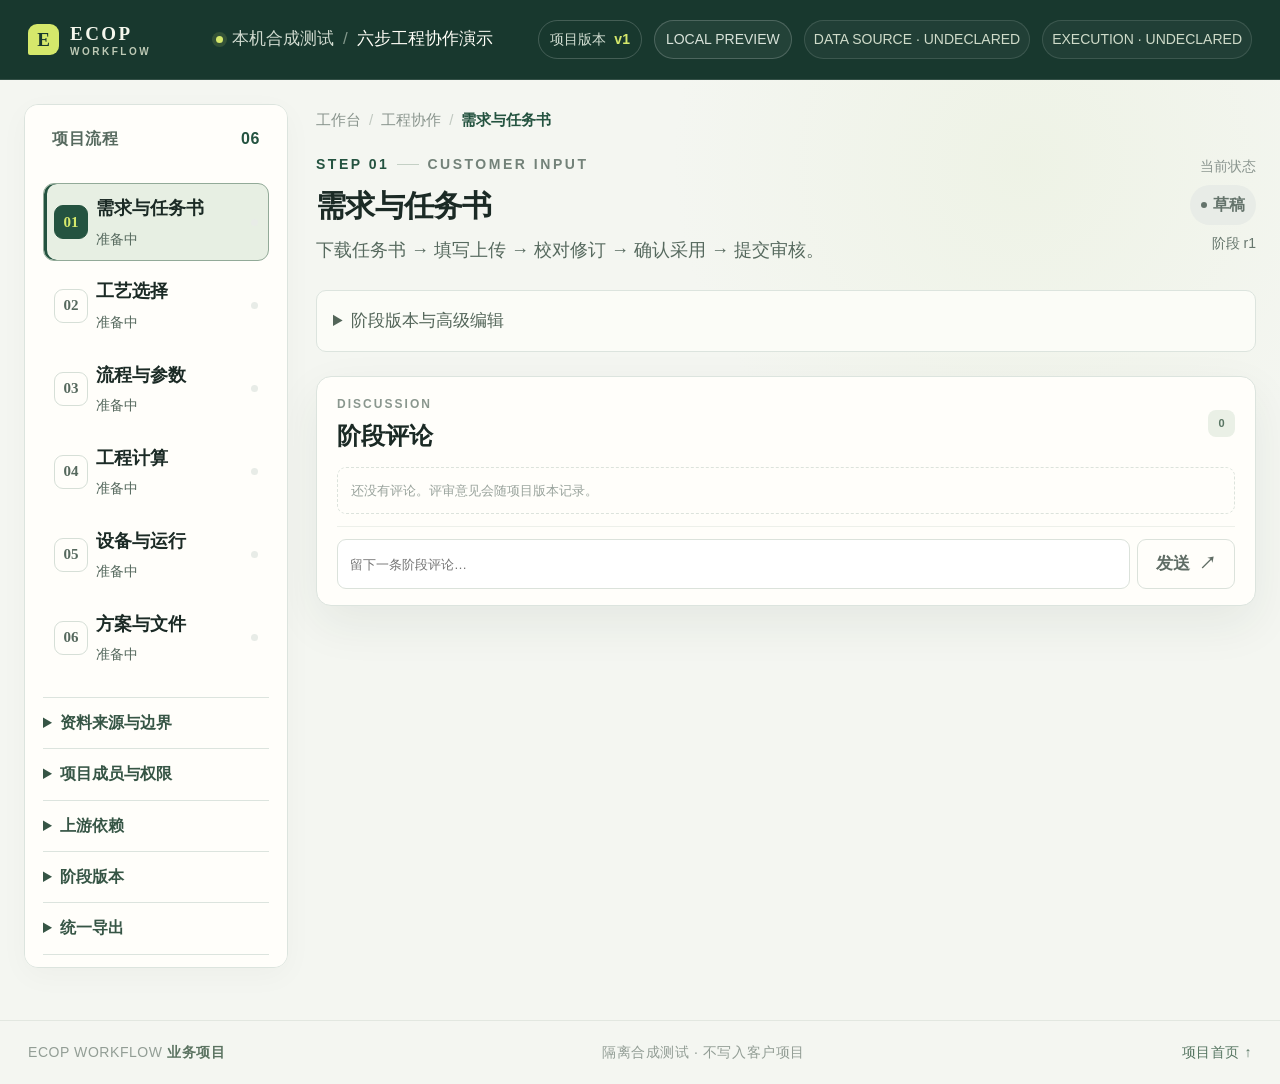
==== workflow/index.html @ eba4535b "feat: add workflow controller source baseline" ====
<!doctype html>
<html lang="zh-CN">
<head>
  <meta charset="utf-8">
  <meta name="viewport" content="width=device-width, initial-scale=1">
  <meta name="theme-color" content="#172722">
  <title>ECOP · 业务项目工作台</title>
  <link rel="stylesheet" href="styles.css">
  <link rel="stylesheet" href="workspace-layout.css">
</head>
<body>
  <div class="app-shell">
    <header class="topbar">
      <a class="brand" href="/workflow/" aria-label="ECOP 业务项目首页">
        <span class="brand-mark">E</span>
        <span class="brand-word">ECOP<span>WORKFLOW</span></span>
      </a>
      <div class="topbar-center"><span class="live-dot"></span><span id="workflow-context">业务项目</span> <span class="topbar-divider">/</span><button id="project-home-button" class="topbar-home" type="button" hidden>项目首页</button><select id="project-select" class="project-select" aria-label="选择或恢复项目" hidden></select><span id="project-title">请选择项目</span></div>
      <div class="topbar-right">
        <span class="revision-pill">项目版本 <strong id="project-revision">v1</strong></span>
        <span id="mode-pill" class="demo-pill">SYNTHETIC PREVIEW</span>
        <span id="data-source-pill" class="context-pill" hidden></span>
        <span id="execution-pill" class="context-pill" hidden></span>
      </div>
    </header>

    <main id="project-home" class="project-home">
      <div class="business-home-head">
        <div><span class="section-kicker">CUSTOMER ENGINEERING WORKSPACE</span><h1>项目首页</h1><p>创建真实业务项目，录入设计条件并保存为可追溯版本。</p></div>
        <span id="business-account-note" class="account-boundary">项目权限由服务端认证与成员授权确定。</span>
      </div>
      <div id="home-notice" class="notice" hidden></div>
      <section class="project-create-card">
        <div class="section-title"><div><span class="section-kicker">START A PROJECT</span><h2>新建项目</h2></div></div>
        <label class="project-name-label" for="new-project-name">项目名称</label>
        <input id="new-project-name" class="project-name-input" maxlength="120" autocomplete="off" placeholder="例如：麦芽糖醇浓缩项目">
        <div class="project-create-actions">
          <button id="create-empty-project" class="button button-primary" type="button">新建空白项目</button>
          <button id="create-source-project" class="button button-secondary" type="button" hidden>从现有麦芽糖醇资料创建工作副本</button>
        </div>
        <p id="source-template-note" class="source-template-note" hidden>源快照只读保留；工作副本可编辑并独立生成新版本。</p>
      </section>
      <section class="project-list-card">
        <div class="section-title"><div><span class="section-kicker">SAVED PROJECTS</span><h2>继续项目</h2></div><span id="project-list-count" class="count-badge">0</span></div>
        <div id="business-project-list" class="business-project-list"></div>
      </section>
      <div class="home-footer-links"><a id="synthetic-demo-link" href="/workflow/synthetic/">进入隔离的合成测试入口</a></div>
    </main>

    <main id="workflow" class="workspace" hidden>
      <button id="workspace-menu-toggle" class="button workspace-menu-toggle" type="button" aria-expanded="false" aria-controls="workspace-navigation">项目导航与记录</button>
      <aside id="workspace-navigation" class="workflow-rail" aria-label="六步流程">
          <div class="rail-heading"><span>项目流程</span><span class="rail-count">06</span></div>
        <button id="project-overview-button" class="overview-button" type="button">项目总览</button>
        <nav id="stage-nav" class="stage-nav"></nav>
        <div class="rail-records"><details class="rail-details"><summary>资料来源与边界</summary>        <section id="case-provenance" class="case-provenance" hidden aria-label="项目来源与计算状态">
          <div class="case-provenance-head"><strong id="case-provenance-title">客户来源数据 · 可编辑工作副本</strong><span>原始来源值保留；修改值进入新版本</span></div>
          <div class="case-provenance-grid">
            <div><span>资料来源</span><strong id="case-source-label">—</strong></div>
            <div><span>执行状态</span><strong id="case-execution-label">—</strong></div>
            <div><span>工作流身份</span><strong id="case-auth-label">—</strong></div>
          </div>
          <p id="case-source-summary" class="case-source-summary"></p>
          <p id="case-source-limit" class="case-source-limit"></p>
          <p id="case-missing-summary" class="case-missing-summary"></p>
          <ul id="case-missing-fields" class="case-missing-fields"></ul>
        </section></details><details class="rail-details"><summary>项目成员与权限</summary>        <section id="business-members" class="business-members" hidden aria-label="项目协作成员">
          <div class="section-title"><div><span class="section-kicker">PROJECT ACCESS</span><h2>协作成员</h2></div><span id="business-member-count" class="count-badge">0</span></div>
          <ul id="business-member-list" class="business-member-list"></ul>
          <div id="business-member-manager" class="business-member-manager" hidden>
            <label for="business-member-user">添加已配置的独立账号<select id="business-member-user"></select></label>
            <label for="business-member-role">项目角色<select id="business-member-role"><option value="reviewer">审核人</option><option value="engineer">工程师</option></select></label>
            <button id="business-member-add" class="button button-secondary" type="button">添加成员</button>
          </div>
          <p id="business-member-note" class="business-member-note">权限基于独立站点身份；不能通过页面切换他人角色。</p>
        </section></details><details class="rail-details"><summary>上游依赖</summary><section class="insight-card dependency-card">
          <div class="insight-head"><span class="insight-icon">↗</span><div><span class="section-kicker">DEPENDENCIES</span><h2>上游依赖</h2></div></div>
          <div id="dependencies-list" class="dependencies-list"></div>
          <p class="insight-foot">上游版本变化时，下游阶段需要重新核对。</p>
        </section></details><details class="rail-details"><summary>阶段版本</summary><section class="insight-card version-card">
          <div class="insight-head"><span class="insight-icon icon-sand">◷</span><div><span class="section-kicker">VERSION TRAIL</span><h2>阶段版本</h2></div></div>
          <div id="stage-history" class="stage-history"></div>
        </section></details><details class="rail-details legacy-export"><summary>统一导出</summary><section class="insight-card export-card">
          <div class="insight-head"><span class="insight-icon icon-export">↧</span><div><span class="section-kicker">CONSISTENT SNAPSHOT</span><h2>统一导出</h2></div></div>
          <p id="export-copy" class="export-copy">六个阶段全部确认后，负责人可冻结同一项目版本快照。</p>
          <button id="export-button" class="button button-dark" type="button">冻结并导出 <span>↗</span></button>
          <button id="download-export" class="button button-outline" type="button" hidden>下载冻结快照 <span>↓</span></button>
            <div id="export-meta" class="export-meta" hidden></div>
            <div id="delivery-review-tools" hidden>
              <p>真实计算评审草稿 · 设备适配待核</p>
              <button class="button button-outline" type="button" data-delivery-id="technical-proposal">下载技术方案评审稿</button>
              <button class="button button-outline" type="button" data-delivery-id="calculation-book">下载计算依据与结果</button>
              <button class="button button-outline" type="button" data-delivery-id="equipment-parameters">下载设备参数核对稿</button>
            </div>
          <div id="report-downloads" class="report-downloads" hidden>
            <p class="warning-copy">TEST ONLY · MOCK · 合成草稿，非工程签发，不得用于工程决策。</p>
            <button class="button button-outline" type="button" data-report-id="technical-proposal">下载技术方案草稿</button>
            <button class="button button-outline" type="button" data-report-id="calculation-book">下载计算书草稿</button>
            <button class="button button-outline" type="button" data-report-id="equipment-selection-parameters">下载设备选型参数清单</button>
            <button class="button button-outline" type="button" data-report-id="manifest">下载报告清单（JSON）</button>
          </div>
        </section></details><details class="rail-details"><summary>最近活动</summary><section class="activity-card">
          <div class="section-title"><div><span class="section-kicker">AUDIT TRAIL</span><h2>最近活动</h2></div><span class="activity-mark">●</span></div>
          <ol id="audit-list" class="audit-list"></ol>
        </section></details></div>
        <div class="rail-bottom">
          <div id="role-mode-label" class="rail-label">本机测试身份</div>
          <label id="role-select-container" class="role-select-wrap" for="role-select">
            <span id="role-initial" class="avatar avatar-customer">客</span>
            <select id="role-select" aria-label="切换模拟角色">
              <option value="demo-customer">客户 · 演示账号</option>
              <option value="demo-engineer">工程师 · 演示账号</option>
              <option value="demo-reviewer">审核人 · 演示账号</option>
              <option value="demo-lead">负责人 · 演示账号</option>
            </select>
            <span class="select-chevron">⌄</span>
          </label>
          <p id="role-mode-note" class="simulation-note">测试模式仅用于本机闭环验证；不代表已接入真实身份系统。</p>
        </div>
      </aside>

      <section class="stage-column" aria-live="polite">
        <div class="breadcrumbs"><span>工作台</span><span class="crumb-slash">/</span><span>工程协作</span><span class="crumb-slash">/</span><strong id="breadcrumb-stage">需求定义</strong></div>
        <div id="notice" class="notice" hidden></div>

        <section id="workspace-overview" hidden></section>
        <div id="workspace-stage-heading" class="stage-heading">
          <div>
            <div class="eyebrow"><span id="stage-number">STEP 01</span><span class="eyebrow-line"></span><span id="stage-audience">CUSTOMER INPUT</span></div>
            <h1 id="stage-title">需求定义</h1>
            <p id="stage-description" class="stage-description"></p>
          </div>
          <div class="stage-state-card">
            <span class="state-caption">当前状态</span>
            <span id="stage-status" class="status-badge status-draft">草稿</span>
            <span id="stage-revision" class="stage-rev">阶段 r1</span>
          </div>
        </div>
        <p id="stage-return-reason" class="stage-return-reason" hidden></p>

        <section id="workspace-business-content" hidden></section>
        <section id="taskbook-panel" class="taskbook-panel" hidden aria-label="设计任务书提交"></section>


        <section id="case-pfd-preview" class="case-pfd-preview" hidden aria-label="客户来源 PFD 草稿预览">
          <div class="section-title"><div><span class="section-kicker">READ-ONLY PFD</span><h2>流程图草稿</h2></div><span class="pfd-draft-badge">未校核</span></div>
          <div class="case-pfd-canvas"><svg id="case-pfd-svg" role="img" aria-label="只读 PFD 草稿"></svg></div>
          <p id="case-pfd-note" class="case-source-limit"></p>
        </section>

        <details id="workspace-advanced" class="work-advanced"><summary>阶段版本与高级编辑</summary>
        <div class="payload-card">
          <div class="card-head">
            <div><span class="card-index">01</span><div><h2 id="payload-heading">阶段资料</h2><p>结构化阶段记录 · 编辑后保存新版本</p></div></div>
            <span id="edit-permission" class="permission-chip">可编辑</span>
          </div>
          <section id="business-requirements-form" class="business-requirements-form" hidden aria-label="结构化项目条件">
            <div class="requirements-form-head"><strong>项目与工艺条件</strong><span id="requirements-save-state" class="requirements-save-state">已从服务端加载</span><button id="discard-requirements-draft" class="button button-quiet" type="button" hidden>放弃本页修改</button></div>
            <label class="field-label project-field-label" for="business-project-name">项目名称<input id="business-project-name" maxlength="120" autocomplete="off"></label>
            <div id="requirements-fields" class="requirements-fields"></div>
            <p id="requirements-missing" class="requirements-missing"></p>
            <p class="requirements-source-note">修改值会与只读源快照中的原值、单位和来源位置分开保存。缺项留空，不默认填 0，也不推断浓度基准。</p>
          </section>
          <label class="sr-only" for="payload-editor">阶段资料 JSON</label>
          <textarea id="payload-editor" spellcheck="false" aria-describedby="payload-help"></textarea>
          <div class="editor-foot"><span id="payload-help">保存将写入项目版本，并保留先前需求快照。</span><span id="payload-format">JSON · UTF-8</span></div>
          <div id="calculation-tools" class="calc-tools" hidden>
            <div class="calc-note"><span class="calc-spark">✳</span><span>计算阶段只运行合成路径，不调用工程软件或真实引擎。</span></div>
            <button id="calc-run" class="button button-quiet" type="button" hidden>运行模拟计算</button>
            <button id="calc-fail" class="button button-quiet button-danger" type="button">模拟计算失败</button>
          </div>
          <div id="customer-calculation-guard" class="customer-calculation-guard" hidden>此业务项目必须调用已验证的真实工程模块；工作流当前尚未连接适用于本项目的真实计算适配器，合成结果不会写入客户项目。</div>
        </div>

        <label id="return-reason-wrap" class="field-label return-reason-wrap" for="return-reason" hidden>退回理由<input id="return-reason" maxlength="500" placeholder="说明需修改的具体条件" autocomplete="off"></label>
        <div class="action-row">
          <div class="primary-actions">
            <button id="save-button" class="button button-primary" type="button"><span class="button-icon">↳</span>保存草稿</button>
            <button id="submit-button" class="button button-secondary" type="button">提交审核 <span>→</span></button>
            <button id="confirm-button" class="button button-primary button-confirm" type="button">确认此阶段 <span>✓</span></button>
            <button id="return-button" class="button button-quiet" type="button">退回修改 <span>↩</span></button>
          </div>
          <span class="revision-hint">写入前校验当前项目版本</span>
        </div>

        </details>
        <section id="workspace-comments" class="comments-card">
          <div class="section-title"><div><span class="section-kicker">DISCUSSION</span><h2>阶段评论</h2></div><span id="comment-count" class="count-badge">0</span></div>
          <div id="comments-list" class="comments-list"></div>
          <form id="comment-form" class="comment-form">
            <label class="sr-only" for="comment-input">添加评论</label>
            <input id="comment-input" maxlength="500" placeholder="留下一条阶段评论…" autocomplete="off">
            <button id="comment-button" class="button button-quiet" type="submit">发送 <span>↗</span></button>
          </form>
        </section>
      </section>


    </main>

    <footer class="footer"><span>ECOP WORKFLOW <b>业务项目</b></span><span id="footer-context">真实项目输入与执行模式分开记录</span><a href="/workflow/">项目首页 ↑</a></footer>
  </div>
  <script src="workflow-engine.js"></script>
  <script src="synthetic-adapter.js"></script>
  <script src="workflow-controller.js"></script>
  <script src="workflow-config.js"></script>
  <script src="http-adapter.js"></script>
  <script src="requirements-schema.js"></script>
  <script src="business-ui-copy.js"></script>
  <script src="taskbook-ui.js"></script>
  <script src="workflow-view.js"></script>
  <script src="workspace-ui.js"></script>
  <script src="app.js"></script>
</body>
</html>
---- workflow/styles.css ----
@charset "utf-8";

:root {
  color-scheme: light;
  --ink: #1b2a25;
  --ink-soft: #40514a;
  --muted: #76837c;
  --line: #dce4de;
  --paper: #f4f6f1;
  --white: #fffefa;
  --forest: #18382e;
  --forest-2: #245340;
  --lime: #d5e86b;
  --lime-soft: #edf4cb;
  --sand: #e8d3b5;
  --rust: #a34d36;
  --rust-soft: #f8e8e1;
  --shadow: 0 18px 48px rgb(35 56 45 / 7%);
  --serif: "Iowan Old Style", "Palatino Linotype", "Book Antiqua", Georgia, serif;
  --sans: "Aptos", "Segoe UI", "Microsoft YaHei", sans-serif;
}

* { box-sizing: border-box; }
[hidden] { display: none !important; }
html { scroll-behavior: smooth; }
body { margin: 0; background: var(--paper); color: var(--ink); font-family: var(--sans); font-size: 14px; -webkit-font-smoothing: antialiased; }
button, input, select, textarea { font: inherit; }
button { cursor: pointer; }
button:disabled { cursor: not-allowed; opacity: .42; }
a { color: inherit; text-decoration: none; }
button.topbar-home { padding: 4px 7px; border: 1px solid rgb(255 255 255 / 22%); border-radius: 7px; color: #eff5e8; background: rgb(255 255 255 / 7%); font-size: 10px; }

.app-shell { min-height: 100vh; background-image: radial-gradient(circle at 80% 15%, rgb(221 233 197 / 26%), transparent 22rem); }
.topbar { height: 68px; padding: 0 34px; display: grid; grid-template-columns: 240px 1fr auto; align-items: center; background: var(--forest); color: #f5f7ed; border-bottom: 1px solid rgb(255 255 255 / 12%); }
.brand { display: inline-flex; align-items: center; gap: 11px; width: fit-content; }
.brand-mark { display: grid; place-items: center; width: 31px; height: 31px; color: var(--forest); background: var(--lime); border-radius: 9px 9px 9px 2px; font: 700 19px var(--serif); }
.brand-word { display: grid; gap: 1px; font: 700 14px var(--serif); letter-spacing: .13em; }
.brand-word span { color: #bdc9b5; font: 600 8px var(--sans); letter-spacing: .25em; }
.topbar-center { display: flex; align-items: center; gap: 9px; color: #d1dbd0; font-size: 12px; }
.topbar-center #project-title { color: #fffef7; }
.project-select { min-width: 0; max-width: 190px; padding: 5px 7px; border: 1px solid rgb(255 255 255 / 22%); border-radius: 8px; color: #fffef7; background: rgb(255 255 255 / 8%); font-size: 10px; }
.project-select option { color: var(--ink); background: var(--white); }
.topbar-divider { color: #82988b; }
.live-dot { width: 7px; height: 7px; border-radius: 50%; background: var(--lime); box-shadow: 0 0 0 4px rgb(213 232 107 / 14%); }
.topbar-right { display: flex; align-items: center; gap: 12px; }
.revision-pill, .demo-pill { border: 1px solid rgb(255 255 255 / 19%); border-radius: 999px; padding: 7px 11px; font-size: 10px; color: #d2ded2; white-space: nowrap; }
.revision-pill strong { margin-left: 4px; color: var(--lime); font-size: 11px; }
.demo-pill { color: #d8e2d9; background: rgb(255 255 255 / 5%); }
.demo-pill.demo-pill-protected { color: #ffe7a7; border-color: rgb(255 206 87 / 58%); background: rgb(175 113 20 / 20%); }
.context-pill { border: 1px solid rgb(255 255 255 / 12%); border-radius: 999px; padding: 7px 9px; color: #cfdbc9; background: rgb(255 255 255 / 4%); font-size: 9px; white-space: nowrap; }
.project-home { display: grid; gap: 18px; width: min(1040px, 100%); min-height: calc(100vh - 112px); padding: 42px 34px 56px; margin: 0 auto; }
.business-home-head { display: flex; align-items: end; justify-content: space-between; gap: 24px; }
.business-home-head h1 { margin: 4px 0 7px; color: var(--forest); font: 600 34px var(--serif); }
.business-home-head p { margin: 0; color: var(--muted); font-size: 12px; }
.account-boundary { max-width: 340px; padding: 9px 11px; border: 1px solid #e8d7a9; border-radius: 9px; color: #715b2b; background: #fff8e7; font-size: 9px; line-height: 1.5; }
.project-create-card, .project-list-card { padding: 20px; border: 1px solid var(--line); border-radius: 15px; background: rgb(255 254 250 / 90%); box-shadow: 0 8px 30px rgb(30 47 39 / 3%); }
.project-name-label { display: block; margin-top: 17px; color: var(--ink-soft); font-size: 11px; font-weight: 650; }
.project-name-input { width: 100%; min-height: 43px; margin-top: 7px; padding: 0 12px; border: 1px solid #d8e1d8; border-radius: 9px; outline: none; background: #fff; }
.project-name-input:focus, .business-project-name:focus { border-color: #86a894; box-shadow: 0 0 0 3px rgb(81 131 102 / 10%); }
.project-create-actions { display: flex; flex-wrap: wrap; gap: 9px; margin-top: 13px; }
.source-template-note { margin: 10px 0 0; color: #756033; font-size: 10px; line-height: 1.5; }
.business-project-list { display: grid; gap: 9px; margin-top: 14px; }
.business-project-card { display: flex; align-items: center; justify-content: space-between; gap: 14px; padding: 13px; border: 1px solid #e4e9e2; border-radius: 10px; background: #fff; }
.business-project-copy { display: grid; min-width: 0; gap: 5px; }
.business-project-copy strong { overflow-wrap: anywhere; color: var(--forest); font-size: 12px; }
.business-project-copy span { color: var(--muted); font-size: 9px; }
.project-list-empty { margin: 14px 0 0; padding: 12px; border: 1px dashed #dce3dc; border-radius: 9px; color: var(--muted); font-size: 11px; }
.home-footer-links { display: flex; justify-content: flex-end; color: #587465; font-size: 10px; }
.home-footer-links a { padding: 5px 0; text-decoration: underline; text-underline-offset: 3px; }
.workspace[hidden], .project-home[hidden] { display: none; }
.requirements-form-head { display: flex; align-items: center; justify-content: space-between; gap: 10px; margin: 0 21px 15px; padding: 13px 0 10px; border-bottom: 1px solid #edf0ea; }
.requirements-form-head strong { color: var(--forest); font-size: 12px; }
.requirements-save-state { color: #54735f; font-size: 9px; text-align: right; }
.requirements-save-state.is-unsaved { color: #94601c; }
.requirements-save-state.is-conflict { color: var(--rust); }
.business-project-name { display: block; width: calc(100% - 42px); min-height: 39px; margin: 0 21px 15px; padding: 0 11px; border: 1px solid #d9e0d8; border-radius: 9px; outline: none; background: #fff; }
.requirements-fields { display: grid; gap: 11px; padding: 0 21px 15px; }
.requirements-group { display: grid; grid-template-columns: repeat(2, minmax(0, 1fr)); gap: 10px 14px; min-width: 0; margin: 0; padding: 13px; border: 1px solid #e5e9e2; border-radius: 10px; }
.requirements-group legend { padding: 0 6px; color: #627368; font-size: 10px; font-weight: 700; }
.requirement-field { display: grid; min-width: 0; gap: 6px; }
.requirement-label, .requirement-unit-label, .requirement-basis-label { display: grid; gap: 5px; color: #526259; font-size: 9px; font-weight: 650; }
.requirement-field input:not([type="checkbox"]), .requirement-field select { width: 100%; min-width: 0; height: 35px; padding: 0 9px; border: 1px solid #dbe2db; border-radius: 7px; outline: none; color: var(--ink); background: #fff; font-size: 10px; }
.requirement-field input:focus, .requirement-field select:focus { border-color: #86a894; box-shadow: 0 0 0 3px rgb(81 131 102 / 9%); }
.requirement-field-meta { display: flex; align-items: center; justify-content: space-between; gap: 6px; color: #8a958d; font-size: 8px; }
.field-source-status { width: fit-content; padding: 3px 6px; border-radius: 999px; background: #eef2ec; }
.field-confirmation { display: inline-flex; align-items: center; gap: 4px; }
.field-confirmation input { margin: 0; accent-color: var(--forest-2); }
.field-source-details { color: #8a7850; font-size: 8px; line-height: 1.5; overflow-wrap: anywhere; }
.field-source-details summary { width: fit-content; cursor: pointer; }
.field-source-details span { display: block; margin-top: 4px; }
.requirements-missing { margin: 0 21px 12px; color: #936b2d; font-size: 9px; line-height: 1.55; }
.requirements-source-note { margin: 0 21px 16px; padding: 9px 11px; border-left: 2px solid #c9d890; color: #718076; background: #f7f9f2; font-size: 9px; line-height: 1.55; }
.case-provenance { margin: 0 0 15px; padding: 14px 16px; border: 1px solid #d9c796; border-radius: 12px; color: #3c382a; background: #fff8e7; }
.case-provenance-head { display: flex; align-items: baseline; justify-content: space-between; gap: 10px; margin-bottom: 10px; }
.case-provenance-head strong { color: #72531b; font-size: 12px; }
.case-provenance-head span, .case-provenance-grid span { color: #827653; font-size: 9px; }
.case-provenance-grid { display: grid; grid-template-columns: repeat(3, minmax(0, 1fr)); gap: 10px; }
.case-provenance-grid > div { display: grid; gap: 3px; }
.case-provenance-grid strong { overflow-wrap: anywhere; font-size: 10px; }
.case-source-summary { margin: 10px 0 3px; color: #72531b; font-size: 10px; font-weight: 650; }
.case-source-limit { margin: 6px 0 0; color: #827653; font-size: 9px; line-height: 1.55; }
.case-missing-summary { margin: 11px 0 4px; color: #72531b; font-size: 10px; font-weight: 600; }
.case-missing-fields { display: grid; grid-template-columns: repeat(2, minmax(0, 1fr)); gap: 3px 18px; margin: 6px 0 0; padding-left: 18px; color: #685b3a; font: 10px/1.5 "Cascadia Code", Consolas, monospace; overflow-wrap: anywhere; }
.customer-calculation-guard { margin-top: 10px; padding: 10px 12px; border: 1px solid #dfc780; border-radius: 9px; color: #68501f; background: #fff7df; font-size: 10px; line-height: 1.55; }
.controlled-calculation { display: grid; gap: 11px; margin: 10px 20px 18px; padding: 15px; border: 1px solid #c8d8ca; border-radius: 12px; background: #f6faf2; }
.controlled-calculation p { margin: 4px 0 0; color: #65736a; font-size: 10px; line-height: 1.55; }
.controlled-assumption { display: flex; align-items: flex-start; gap: 8px; color: #405148; font-size: 10px; line-height: 1.55; }
.controlled-assumption input { margin-top: 2px; accent-color: var(--forest-2); }
.controlled-calculation .button { justify-self: start; }
.case-pfd-preview { margin: 0 0 15px; padding: 16px; border: 1px solid var(--line); border-radius: 14px; background: rgb(255 254 250 / 86%); }
.pfd-draft-badge { padding: 5px 8px; border: 1px solid #dfc780; border-radius: 999px; color: #806122; background: #fff7df; font-size: 9px; white-space: nowrap; }
.case-pfd-canvas { margin-top: 14px; overflow-x: auto; border: 1px solid #e8ece4; border-radius: 10px; background: #f8faf6; }
.case-pfd-canvas svg { display: block; width: 100%; min-width: 280px; height: auto; }
.case-pfd-canvas text { font-family: "Aptos", "Microsoft YaHei", sans-serif; }

.workspace { display: grid; grid-template-columns: 242px minmax(480px, 1fr) 306px; gap: 27px; width: min(1540px, 100%); min-height: calc(100vh - 112px); padding: 29px 34px 46px; margin: 0 auto; }
.workflow-rail { align-self: start; position: sticky; top: 22px; padding: 17px 13px 15px; border: 1px solid var(--line); background: rgb(255 254 250 / 72%); border-radius: 16px; box-shadow: 0 8px 30px rgb(30 47 39 / 3%); }
.rail-heading { display: flex; justify-content: space-between; padding: 3px 9px 15px; color: var(--muted); font-size: 9px; font-weight: 700; letter-spacing: .18em; }
.rail-count { color: var(--forest-2); }
.stage-nav { display: grid; gap: 4px; }
.stage-nav-button { display: grid; grid-template-columns: 32px 1fr auto; align-items: center; gap: 10px; width: 100%; min-height: 57px; padding: 8px 9px; border: 1px solid transparent; border-radius: 11px; background: transparent; color: var(--ink); text-align: left; transition: .18s ease; }
.stage-nav-button:hover { background: #f2f5ed; }
.stage-nav-button[aria-current="step"] { background: #e9f0e6; border-color: #d7e3d5; box-shadow: inset 3px 0 var(--forest-2); }
.step-index { display: grid; place-items: center; width: 30px; height: 30px; border: 1px solid #d6dfd7; border-radius: 9px; color: var(--muted); font: 600 11px var(--serif); background: var(--white); }
.stage-nav-button[aria-current="step"] .step-index { color: var(--lime); border-color: var(--forest-2); background: var(--forest-2); }
.step-copy { display: grid; gap: 4px; min-width: 0; }
.step-name { overflow: hidden; font-size: 12px; font-weight: 650; text-overflow: ellipsis; white-space: nowrap; }
.step-sub { color: var(--muted); font-size: 9px; }
.step-state { width: 7px; height: 7px; border-radius: 50%; background: #b4c0b8; }
.step-state.status-submitted { background: #d99e41; }
.step-state.status-confirmed { background: #438469; }
.step-state.status-returned { background: #cc7558; }
.step-state.status-stale { background: #aa5b42; box-shadow: 0 0 0 3px #f5e4dc; }
.rail-bottom { margin-top: 19px; padding: 17px 7px 2px; border-top: 1px solid var(--line); }
.rail-label { margin-bottom: 9px; color: var(--muted); font-size: 9px; font-weight: 700; letter-spacing: .12em; text-transform: uppercase; }
.role-select-wrap { position: relative; display: flex; align-items: center; gap: 9px; padding: 7px 10px; border: 1px solid var(--line); border-radius: 10px; background: #fff; }
.role-select-wrap select { width: 100%; padding: 3px 13px 3px 0; appearance: none; border: 0; outline: 0; background: transparent; color: var(--ink); font-size: 11px; }
.avatar { display: grid; flex: 0 0 auto; place-items: center; width: 25px; height: 25px; border-radius: 8px; font-size: 10px; font-weight: 700; }
.avatar-customer { color: #7a5b38; background: #f3e7d2; }
.avatar-engineer { color: #315b48; background: #dfece3; }
.avatar-reviewer { color: #5b5574; background: #e8e3f2; }
.avatar-lead { color: #8e4e36; background: #f6e4dc; }
.select-chevron { position: absolute; right: 10px; color: var(--muted); pointer-events: none; }
.simulation-note { margin: 9px 2px 0; color: #89948d; font-size: 9px; line-height: 1.55; }

.stage-column { min-width: 0; }
.breadcrumbs { display: flex; align-items: center; gap: 8px; margin: 4px 0 25px; color: #89948d; font-size: 10px; }
.breadcrumbs strong { color: var(--forest-2); font-weight: 650; }
.crumb-slash { color: #c1c9c1; }
.notice { margin: -11px 0 19px; padding: 11px 14px; border: 1px solid #c8ddcb; border-radius: 10px; background: #edf5ed; color: #315b48; font-size: 11px; line-height: 1.5; }
.notice.is-error { color: #8c402b; border-color: #efd0c3; background: #fff0e8; }
.stage-heading { display: flex; justify-content: space-between; align-items: flex-start; gap: 18px; margin-bottom: 21px; }
.eyebrow { display: flex; align-items: center; gap: 8px; color: #738279; font-size: 9px; font-weight: 700; letter-spacing: .18em; }
.eyebrow #stage-number { color: var(--forest-2); }
.eyebrow-line { width: 22px; height: 1px; background: #c4d0c5; }
.stage-heading h1 { margin: 9px 0 6px; font: 500 clamp(28px, 3vw, 38px)/1.1 var(--serif); letter-spacing: -.025em; }
.stage-description { max-width: 590px; margin: 0; color: var(--muted); font-size: 12px; line-height: 1.65; }
.stage-state-card { display: grid; justify-items: end; gap: 7px; min-width: 101px; padding-top: 2px; }
.state-caption, .stage-rev { color: #8a958f; font-size: 9px; }
.stage-rev { color: #66766d; }
.status-badge { display: inline-flex; align-items: center; gap: 6px; width: fit-content; padding: 6px 10px; border-radius: 999px; font-size: 10px; font-weight: 650; white-space: nowrap; }
.status-badge::before { width: 6px; height: 6px; border-radius: 50%; background: currentColor; content: ""; }
.status-draft { color: #64736b; background: #e8ece7; }
.status-submitted { color: #94601c; background: #f6ecd7; }
.status-returned { color: #9c513a; background: #f7e7df; }
.status-confirmed { color: #317056; background: #e2f0e4; }
.status-stale { color: #9a4c35; background: #f7e4da; }

.payload-card, .comments-card { border: 1px solid var(--line); border-radius: 15px; background: var(--white); box-shadow: var(--shadow); }
.payload-card { overflow: hidden; }
.card-head { display: flex; justify-content: space-between; align-items: flex-start; padding: 19px 21px 13px; }
.card-head > div { display: flex; align-items: flex-start; gap: 12px; }
.card-index { color: #96a299; font: 500 15px var(--serif); }
.card-head h2, .section-title h2, .insight-head h2 { margin: 0; font: 600 15px var(--serif); }
.card-head p { margin: 5px 0 0; color: #89948e; font-size: 10px; }
.permission-chip { padding: 5px 8px; border: 1px solid #d5e4d7; border-radius: 999px; background: #f2f7ed; color: #527760; font-size: 9px; }
.permission-chip.is-readonly { border-color: #e2e5df; background: #f4f5f1; color: #87918a; }
.payload-card textarea { display: block; width: calc(100% - 42px); min-height: 202px; margin: 0 21px; padding: 16px 17px; resize: vertical; border: 1px solid #d9e0d8; border-radius: 10px; outline: none; background: #f8f9f5; color: #273831; font: 12px/1.7 "Cascadia Code", Consolas, monospace; tab-size: 2; transition: border-color .15s, box-shadow .15s; }
.payload-card textarea:focus { border-color: #86a894; box-shadow: 0 0 0 3px rgb(81 131 102 / 10%); }
.payload-card textarea:disabled { opacity: .75; }
.editor-foot { display: flex; justify-content: space-between; gap: 12px; padding: 10px 22px 14px; color: #8d9891; font-size: 9px; }
.editor-foot span:last-child { color: #a2aba5; font-weight: 650; letter-spacing: .08em; white-space: nowrap; }
.calc-tools { display: flex; justify-content: space-between; align-items: center; gap: 12px; padding: 12px 21px 15px; border-top: 1px solid #edf0ea; background: #fbfcf8; }
.calc-note { display: flex; align-items: center; gap: 8px; color: #7a877e; font-size: 10px; line-height: 1.5; }
.calc-spark { display: grid; place-items: center; width: 21px; height: 21px; border-radius: 7px; color: #436c50; background: #eaf1d4; font-size: 13px; }
.action-row { display: flex; justify-content: space-between; align-items: center; gap: 12px; padding: 14px 1px 24px; }
.primary-actions { display: flex; flex-wrap: wrap; gap: 8px; }
.button { display: inline-flex; justify-content: center; align-items: center; gap: 9px; min-height: 38px; padding: 0 14px; border: 1px solid transparent; border-radius: 9px; font-size: 10px; font-weight: 650; transition: transform .15s, box-shadow .15s, background .15s; }
.button:not(:disabled):hover { transform: translateY(-1px); box-shadow: 0 5px 14px rgb(28 55 42 / 10%); }
.button-primary { color: #eff5e8; background: var(--forest-2); }
.button-primary:not(:disabled):hover { background: #1d4738; }
.button-secondary { color: var(--forest); border-color: #c6d5c8; background: #f4f7ef; }
.button-secondary:not(:disabled):hover { background: #e9f0e3; }
.button-confirm { color: #25381d; background: var(--lime); }
.button-confirm:not(:disabled):hover { background: #c9df51; }
.button-quiet { color: #5f6c64; border-color: #dbe2db; background: #fffefa; }
.button-danger { color: #9c4d36; border-color: #efd5ca; background: #fff8f3; }
.button-icon { font-size: 15px; }
.revision-hint { color: #8b9690; font-size: 9px; white-space: nowrap; }

.comments-card { padding: 18px 20px 16px; }
.section-title { display: flex; justify-content: space-between; align-items: center; gap: 12px; }
.section-kicker { display: block; margin-bottom: 5px; color: #8a978e; font-size: 8px; font-weight: 750; letter-spacing: .17em; }
.section-title h2 { font-size: 15px; }
.count-badge { display: grid; place-items: center; min-width: 23px; height: 23px; padding: 0 6px; border-radius: 8px; color: #597563; background: #eaf0e6; font-size: 9px; font-weight: 650; }
.comments-list { display: grid; gap: 8px; max-height: 180px; overflow: auto; margin: 15px 0 12px; }
.empty-comment { padding: 12px 13px; border: 1px dashed #dce3dc; border-radius: 9px; color: #99a39c; font-size: 10px; }
.comment-item { padding: 10px 12px; border-left: 2px solid #cbdc8e; border-radius: 0 8px 8px 0; background: #f7f8f3; }
.comment-meta { display: flex; justify-content: space-between; gap: 8px; margin-bottom: 5px; color: #859189; font-size: 9px; }
.comment-text { color: #43534a; font-size: 11px; line-height: 1.55; overflow-wrap: anywhere; }
.comment-form { display: flex; gap: 7px; padding-top: 12px; border-top: 1px solid #edf0ea; }
.comment-form input { flex: 1; min-width: 0; padding: 0 12px; border: 1px solid #dbe2db; border-radius: 9px; outline: none; background: #fff; font-size: 10px; }
.comment-form input:focus { border-color: #8aa995; }

.insight-column { display: grid; align-content: start; gap: 13px; }
.insight-card, .activity-card { padding: 16px; border: 1px solid var(--line); border-radius: 14px; background: rgb(255 254 250 / 83%); }
.insight-head { display: flex; align-items: center; gap: 10px; }
.insight-head h2 { font-size: 14px; }
.insight-icon { display: grid; place-items: center; width: 28px; height: 28px; border-radius: 9px; color: #406f55; background: #e3eee1; font-size: 15px; }
.icon-sand { color: #976d36; background: #f5ebda; }
.icon-export { color: #416858; background: #e4eee8; }
.dependencies-list { display: grid; gap: 7px; margin-top: 15px; }
.dependency-item { display: flex; justify-content: space-between; align-items: center; gap: 8px; padding: 9px 10px; border: 1px solid #e5e9e2; border-radius: 9px; background: #fff; }
.dependency-name { font-size: 10px; font-weight: 600; }
.dependency-version { color: #87948b; font-size: 9px; }
.dependency-none { padding: 11px; border: 1px dashed #dce3dc; border-radius: 9px; color: #87948b; font-size: 10px; }
.insight-foot { margin: 11px 1px 0; color: #8a958d; font-size: 9px; line-height: 1.55; }
.version-card { padding-bottom: 11px; }
.stage-history { display: grid; gap: 7px; margin-top: 14px; }
.history-item { display: flex; justify-content: space-between; align-items: center; gap: 10px; padding: 8px 0; border-top: 1px solid #edf0ea; }
.history-title { color: #5c6a61; font-size: 10px; }
.history-detail { margin-top: 3px; color: #929d95; font-size: 9px; }
.history-empty { padding: 8px 0 2px; color: #929d95; font-size: 10px; line-height: 1.5; }
.history-payload { margin-top: 6px; padding: 7px; border-radius: 6px; background: #f5f6f1; color: #66746b; font: 9px/1.5 "Cascadia Code", Consolas, monospace; white-space: pre-wrap; overflow-wrap: anywhere; }
.export-card { color: #eaf0e8; border-color: var(--forest); background: var(--forest); box-shadow: 0 10px 25px rgb(24 56 46 / 12%); }
.export-card .section-kicker { color: #a8b9a8; }
.export-card .insight-head h2 { color: #f7f9ef; }
.export-copy { margin: 12px 0 14px; color: #c0cec1; font-size: 10px; line-height: 1.6; }
.button-dark { width: 100%; color: #243626; background: var(--lime); }
.button-dark:not(:disabled):hover { background: #c9df51; }
.button-outline { width: 100%; margin-top: 7px; color: #dce7d9; border-color: #577567; background: transparent; }
.export-meta { margin-top: 11px; padding-top: 10px; border-top: 1px solid rgb(255 255 255 / 16%); color: #bed0c1; font-size: 9px; line-height: 1.65; overflow-wrap: anywhere; }
.report-downloads { display: grid; gap: 2px; margin-top: 12px; padding-top: 10px; border-top: 1px solid rgb(255 255 255 / 16%); }
.report-downloads[hidden] { display: none; }
.warning-copy { margin: 0 0 4px; color: #f1d58a; font-size: 9px; line-height: 1.5; }
.activity-card { padding: 16px; }
.activity-mark { color: #85a682; font-size: 10px; }
.audit-list { display: grid; gap: 11px; margin: 14px 0 0; padding: 0; list-style: none; }
.audit-item { position: relative; padding-left: 16px; color: #57665d; font-size: 9px; line-height: 1.45; }
.audit-item::before { position: absolute; top: 3px; left: 0; width: 6px; height: 6px; border: 1px solid #8ba48f; border-radius: 50%; background: #f8f9f4; content: ""; }
.audit-item:first-child::before { border-color: #47775c; background: #b8d366; }
.audit-meta { display: block; margin-top: 3px; color: #9aa49c; font-size: 8px; }
.audit-empty { color: #98a29b; font-size: 10px; }
.footer { display: flex; justify-content: space-between; align-items: center; gap: 12px; padding: 15px 34px; border-top: 1px solid #e2e7e0; color: #929d95; font-size: 9px; letter-spacing: .04em; }
.footer b { color: #5b7361; }
.footer a { color: #557561; }
.sr-only { position: absolute; width: 1px; height: 1px; padding: 0; margin: -1px; overflow: hidden; clip: rect(0, 0, 0, 0); white-space: nowrap; border: 0; }
.business-members { margin: 0 0 16px; padding: 15px 18px; border: 1px solid #dfe7dc; border-radius: 14px; background: #fffefa; }
.business-members .section-title { margin: 0 0 9px; }
.business-members .section-title h2 { margin: 3px 0 0; font-size: 15px; }
.business-member-list { display: flex; flex-wrap: wrap; gap: 8px; margin: 0; padding: 0; list-style: none; }
.business-member-list li { padding: 6px 9px; border: 1px solid #e4e9e1; border-radius: 8px; color: #43594a; background: #f8faf4; font-size: 10px; }
.business-member-manager { display: flex; flex-wrap: wrap; align-items: end; gap: 9px; margin-top: 12px; }
.business-member-manager label { display: grid; gap: 4px; color: #647269; font-size: 9px; }
.business-member-manager select { min-width: 185px; min-height: 34px; padding: 5px 8px; border: 1px solid #d5dfd2; border-radius: 7px; color: var(--ink); background: white; }
.business-member-note { margin: 9px 0 0; color: #748177; font-size: 9px; line-height: 1.5; }
.return-reason-wrap { margin: 10px 0 0; }
.return-reason-wrap input { margin-top: 5px; }
.stage-return-reason { margin: -5px 0 16px; padding: 10px 12px; border-left: 3px solid #c28a47; border-radius: 0 8px 8px 0; color: #705634; background: #fff8ec; font-size: 11px; line-height: 1.5; }

@media (max-width: 1180px) {
  .workspace { grid-template-columns: 215px minmax(420px, 1fr); gap: 22px; padding-right: 26px; padding-left: 26px; }
  .insight-column { grid-column: 2; grid-template-columns: repeat(2, minmax(0, 1fr)); }
  .export-card, .activity-card { grid-column: span 1; }
  .topbar { grid-template-columns: 210px 1fr auto; padding: 0 26px; }
}
@media (max-width: 760px) {
  .topbar { height: auto; min-height: 61px; grid-template-columns: 1fr auto; gap: 6px 10px; padding: 11px 16px; }
  .brand-mark { width: 28px; height: 28px; }
  .brand-word { font-size: 12px; }
  .topbar-center { grid-column: 1 / -1; grid-row: 2; min-width: 0; overflow: hidden; font-size: 10px; }
  .topbar-center #project-title { min-width: 0; overflow: hidden; text-overflow: ellipsis; white-space: nowrap; }
  .project-select { max-width: 112px; padding: 4px 5px; font-size: 8px; }
  .topbar-right { grid-column: 2; grid-row: 1; gap: 5px; }
  .demo-pill { display: inline-block; max-width: 112px; overflow: hidden; padding: 4px 6px; font-size: 7px; text-overflow: ellipsis; }
  .context-pill { display: none; }
  .revision-pill { padding: 6px 8px; font-size: 9px; }
  .workspace { display: flex; flex-direction: column; gap: 14px; min-height: auto; padding: 17px 14px 30px; }
  .workflow-rail { position: static; order: 0; width: 100%; min-width: 0; padding: 11px 10px; border-radius: 13px; }
  .rail-heading { padding: 2px 5px 9px; }
  .stage-nav { display: flex; min-width: 0; gap: 6px; overflow-x: auto; padding: 0 0 2px; scrollbar-width: thin; }
  .stage-nav-button { flex: 0 0 145px; grid-template-columns: 29px 1fr auto; min-height: 47px; padding: 6px 7px; border: 1px solid #e1e7df; background: #fff; }
  .stage-nav-button[aria-current="step"] { box-shadow: inset 0 3px var(--forest-2); }
  .step-index { width: 27px; height: 27px; }
  .rail-bottom { display: flex; min-width: 0; align-items: center; gap: 9px; margin-top: 9px; padding: 10px 3px 0; }
  .rail-label { margin: 0; white-space: nowrap; }
  .role-select-wrap { flex: 1; min-width: 0; max-width: 100%; padding: 4px 8px; }
  .role-select-wrap select { min-width: 0; }
  .simulation-note { display: none; }
  .stage-column { order: 1; }
  .breadcrumbs { margin: 4px 0 17px; }
  .case-provenance-grid { grid-template-columns: 1fr; }
  .case-provenance-head { align-items: flex-start; flex-direction: column; gap: 3px; }
  .case-missing-fields { grid-template-columns: 1fr; }
  .stage-heading { gap: 8px; margin-bottom: 15px; }
  .business-members { padding: 13px; }
  .business-member-manager { align-items: stretch; flex-direction: column; }
  .business-member-manager select { width: 100%; }
  .stage-heading h1 { font-size: 30px; }
  .stage-description { font-size: 11px; }
  .stage-state-card { min-width: 84px; }
  .status-badge { padding: 5px 7px; font-size: 9px; }
  .payload-card, .comments-card { border-radius: 12px; }
  .card-head { padding: 15px 14px 11px; }
  .payload-card textarea { width: calc(100% - 28px); min-height: 190px; margin: 0 14px; padding: 12px; font-size: 11px; }
  .editor-foot { padding: 9px 14px 12px; font-size: 8px; }
  .calc-tools { align-items: flex-start; flex-direction: column; padding: 11px 14px; }
  .controlled-calculation { margin: 10px 14px 15px; padding: 12px; }
  .action-row { align-items: flex-start; flex-direction: column; padding: 12px 0 17px; }
  .primary-actions { gap: 6px; }
  .button { min-height: 36px; padding: 0 10px; font-size: 9px; }
  .revision-hint { align-self: flex-end; }
  .comments-card { padding: 15px 14px 13px; }
  .insight-column { order: 2; grid-template-columns: 1fr; gap: 10px; }
  .insight-card, .activity-card { padding: 14px; }
  .footer { flex-wrap: wrap; padding: 13px 15px; font-size: 8px; }
}
@media (max-width: 390px) {
  .workspace { padding-right: 11px; padding-left: 11px; }
  .stage-nav-button { flex-basis: 132px; }
  .stage-heading h1 { font-size: 27px; }
  .eyebrow { gap: 6px; font-size: 8px; }
  .primary-actions { display: grid; grid-template-columns: repeat(2, minmax(0, 1fr)); width: 100%; }
  .primary-actions .button { width: 100%; }
}
@media (prefers-reduced-motion: reduce) {
  *, *::before, *::after { scroll-behavior: auto !important; transition-duration: .01ms !important; animation-duration: .01ms !important; }
}

/* Full-screen engineering workspace · 2026-09-24 */
body { font-size: 16px; }
.topbar { height: 72px; padding-right: 28px; padding-left: 28px; }
.topbar-center { font-size: 14px; }
button.topbar-home, .project-select, .revision-pill, .demo-pill { font-size: 12px; }
.context-pill, .brand-word span { font-size: 10px; }
.project-home { width: min(1180px, 100%); }
.business-home-head p { font-size: 14px; }
.account-boundary { max-width: 420px; font-size: 12px; }

.workspace {
  grid-template-columns: minmax(290px, 320px) minmax(0, 1fr);
  grid-template-rows: auto 1fr;
  gap: 18px 30px;
  width: 100%;
  max-width: none;
  min-height: calc(100vh - 116px);
  padding: 24px 28px 48px;
}
.workflow-rail { grid-column: 1; grid-row: 1; top: 18px; padding: 18px 15px 16px; }
.stage-column { grid-column: 2; grid-row: 1 / span 2; width: 100%; max-width: none; }
.insight-column { grid-column: 1; grid-row: 2; grid-template-columns: 1fr; gap: 14px; }
.rail-heading { font-size: 11px; }
.stage-nav-button { min-height: 64px; padding: 10px; }
.step-index { width: 34px; height: 34px; font-size: 13px; }
.step-name { font-size: 14px; }
.step-sub, .rail-label, .simulation-note { font-size: 11px; }
.role-select-wrap select { font-size: 13px; }
.avatar { width: 29px; height: 29px; font-size: 12px; }
.breadcrumbs { margin-bottom: 22px; font-size: 12px; }
.eyebrow { font-size: 11px; }
.stage-heading h1 { font-size: clamp(36px, 3vw, 46px); }
.stage-description { max-width: 820px; font-size: 15px; line-height: 1.7; }
.state-caption, .stage-rev { font-size: 11px; }
.status-badge { padding: 7px 11px; font-size: 12px; }
.notice, .stage-return-reason { font-size: 13px; }

.case-provenance-head strong { font-size: 15px; }
.case-provenance-head span, .case-provenance-grid span { font-size: 11px; }
.case-provenance-grid strong, .case-source-summary, .case-missing-summary { font-size: 13px; }
.case-source-limit, .case-missing-fields { font-size: 12px; }
.business-members .section-title h2, .card-head h2, .section-title h2, .insight-head h2 { font-size: 18px; }
.section-kicker { font-size: 10px; }
.business-member-list li, .business-member-note, .business-member-manager label { font-size: 12px; }
.business-member-manager select { min-height: 40px; font-size: 13px; }
.card-head p { font-size: 13px; }
.permission-chip { font-size: 11px; }
.requirements-form-head strong { font-size: 15px; }
.requirements-save-state { font-size: 12px; }
.project-field-label { display: grid; gap: 8px; margin: 0 21px 18px; color: #526259; font-size: 13px; font-weight: 650; }
#business-project-name { width: 100%; min-height: 42px; padding: 0 11px; border: 1px solid #d9e0d8; border-radius: 9px; outline: none; color: var(--ink); background: #fff; font-size: 14px; }
#business-project-name:focus { border-color: #86a894; box-shadow: 0 0 0 3px rgb(81 131 102 / 9%); }
.requirements-group { gap: 14px 18px; padding: 16px; }
.requirements-group legend { font-size: 13px; }
.requirement-label, .requirement-unit-label, .requirement-basis-label { font-size: 12px; }
.requirement-field input:not([type="checkbox"]), .requirement-field select { height: 42px; font-size: 13px; }
.requirement-field-meta, .field-source-details { font-size: 11px; }
.requirements-missing, .requirements-source-note { font-size: 12px; }
.customer-calculation-guard, .controlled-calculation p, .controlled-assumption { font-size: 13px; }
.payload-card textarea { min-height: 250px; font-size: 14px; }
.editor-foot, .calc-note { font-size: 12px; }
.button { min-height: 42px; padding: 0 16px; font-size: 13px; }
.revision-hint { font-size: 11px; }
.count-badge { min-width: 27px; height: 27px; font-size: 11px; }
.empty-comment, .comment-text, .comment-form input { font-size: 13px; }
.comment-meta { font-size: 11px; }
.insight-card, .activity-card { padding: 18px; }
.dependency-name, .history-title, .history-empty, .export-copy, .audit-empty { font-size: 12px; }
.dependency-version, .insight-foot, .history-detail, .audit-item, .export-meta { font-size: 11px; }
.audit-meta { font-size: 10px; }
.footer { font-size: 11px; }

@media (min-width: 1500px) {
  .requirements-group { grid-template-columns: repeat(3, minmax(0, 1fr)); }
}

@media (max-width: 1180px) and (min-width: 761px) {
  .workspace {
    grid-template-columns: minmax(250px, 280px) minmax(0, 1fr);
    grid-template-rows: auto 1fr;
    gap: 16px 22px;
    padding-right: 22px;
    padding-left: 22px;
  }
  .workflow-rail { grid-column: 1; grid-row: 1; }
  .stage-column { grid-column: 2; grid-row: 1 / span 2; }
  .insight-column { grid-column: 1; grid-row: 2; grid-template-columns: 1fr; }
}

@media (max-width: 760px) {
  body { font-size: 15px; }
  .topbar-center { font-size: 12px; }
  .project-select, .revision-pill { font-size: 11px; }
  .demo-pill { font-size: 9px; }
  .stage-nav-button { min-height: 54px; }
  .step-name { font-size: 13px; }
  .step-sub { font-size: 10px; }
  .stage-heading h1 { font-size: 32px; }
  .stage-description { font-size: 14px; }
  .status-badge { font-size: 11px; }
  .requirements-group { grid-template-columns: 1fr; }
  .requirement-label, .requirement-unit-label, .requirement-basis-label { font-size: 12px; }
  .requirement-field input:not([type="checkbox"]), .requirement-field select { height: 42px; font-size: 14px; }
  .payload-card textarea { font-size: 13px; }
  .editor-foot { font-size: 11px; }
  .button { min-height: 40px; font-size: 12px; }
  .insight-column { order: 2; grid-template-columns: 1fr; }
  .footer { font-size: 10px; }
}

.taskbook-panel{background:#fff;border:1px solid #d8e3dc;border-radius:16px;padding:24px;margin-bottom:20px;font-size:16px;line-height:1.7;min-width:0}.taskbook-panel h2{font-size:24px;margin:0 0 12px}.taskbook-panel h3{font-size:19px}.taskbook-toolbar{display:flex;flex-wrap:wrap;gap:12px;align-items:center;margin:16px 0}.taskbook-panel input,.taskbook-panel select{font-size:16px;max-width:100%;min-height:44px}.taskbook-message{color:#9b341d;font-weight:600}.taskbook-current{background:#eef5ed;padding:12px}.taskbook-issues{padding-left:24px;max-height:380px;overflow:auto}.taskbook-issues li{padding:8px}.taskbook-issues .error{color:#9b341d}.taskbook-issues .warning{color:#68561d}.taskbook-table-wrap{overflow:auto}.taskbook-panel table{width:100%;border-collapse:collapse;font-size:15px}.taskbook-panel th,.taskbook-panel td{padding:10px;text-align:left;border-bottom:1px solid #ddd;overflow-wrap:anywhere}.taskbook-panel summary{cursor:pointer;padding:14px 0;font-weight:bold}.taskbook-hint{color:#58685f;font-size:14px}.taskbook-panel details p{overflow-wrap:anywhere}
---- workflow/workspace-layout.css ----
/* The business workspace keeps one navigation rail and one working surface. */
:root { --sans: "Microsoft YaHei", "Segoe UI", sans-serif; --muted: #56695e; }
body { font-size: 18px; line-height: 1.65; }
h1,h2,h3,h4 { font-family: var(--sans); line-height: 1.45; }
h1 { font-size: 30px; } h2 { font-size: 24px; } h3 { font-size: 21px; } h4 { font-size: 19px; }
button:focus-visible,a:focus-visible,summary:focus-visible,select:focus-visible,input:focus-visible,textarea:focus-visible { outline: 3px solid #487e6a; outline-offset: 3px; }
.topbar { height: auto; min-height: 80px; padding: 16px 28px; grid-template-columns: 170px minmax(180px,1fr) auto; gap: 18px; }
.topbar-center,.topbar-right { flex-wrap: wrap; min-width: 0; }
.topbar-center { font-size: 17px; }
#project-title { overflow-wrap: anywhere; }
.topbar .revision-pill,.topbar .revision-pill strong,.topbar .demo-pill,.topbar .context-pill,.topbar .project-select,.topbar .topbar-home { font-size: 14px; }
.brand-word { font-size: 19px; }.brand-word span { font-size: 10px; }
.topbar .context-pill { white-space: normal; max-width: 240px; }
.workspace { width: 100%; max-width: none; margin: 0; padding: 24px; display: grid; grid-template-columns: 264px minmax(0,1fr); gap: 28px; align-items: start; }
.workflow-rail { width: auto; position: sticky; top: 18px; max-height: calc(100vh - 36px); overflow-y: auto; padding: 18px; border: 1px solid var(--line); border-radius: 14px; background: #fffefa; }
.stage-column { min-width: 0; width: 100%; max-width: none; padding: 0; }
.rail-heading { font-size: 16px; letter-spacing: .04em; margin-bottom: 16px; }
.overview-button { width: 100%; text-align: left; border: 1px solid var(--line); border-radius: 8px; background: #f2f5ef; color: var(--forest); padding: 12px 16px; font-size: 18px; font-weight: 700; margin-bottom: 10px; }
.overview-button[aria-current=page],.stage-nav-button[aria-current=step] { background: #e7efe3; border-color: #92aa98; }
.stage-nav { display: grid; gap: 5px; }.stage-nav button { min-height: 68px; width: 100%; }
.stage-nav .step-name { font-size: 18px; }.stage-nav .step-sub { font-size: 14px; line-height: 1.6; }
.stage-nav .step-index { font-size: 15px; }
.business-workspace .stage-nav button:not([aria-current=step]) { box-shadow: none; border-color: transparent; background: transparent; }
.rail-records { margin-top: 20px; border-top: 1px solid var(--line); }
.rail-details { border-bottom: 1px solid var(--line); padding: 12px 0; }
.rail-details > summary { cursor: pointer; color: #365545; font-size: 16px; font-weight: 600; }
.rail-details .insight-card,.rail-details .activity-card,.rail-details .business-members,.rail-details .case-provenance { padding: 12px 0; margin: 0; border: 0; background: transparent; box-shadow: none; }
.rail-details .insight-head,.rail-details .section-kicker,.rail-details .case-provenance-head { display: none; }
.rail-details .case-provenance-grid { grid-template-columns: 1fr; }
.rail-details :is(p,li,label,select,button,strong,span,time) { font-size: 14px; overflow-wrap: anywhere; }
.rail-details h2 { font-size: 18px; }
.rail-details .business-member-manager { display: grid; grid-template-columns: 1fr; }
.rail-bottom { padding-top: 18px; margin-top: 10px; }.rail-bottom .simulation-note { font-size: 14px; }.rail-label { font-size: 15px; }
.business-workspace .legacy-export { display: none; }
.breadcrumbs { font-size: 15px; margin-bottom: 20px; }
.stage-heading { align-items: start; gap: 20px; margin-bottom: 22px; }
.stage-heading h1 { font: 700 30px/1.45 var(--sans); margin: 8px 0; }
.stage-description { font-size: 18px; max-width: 80ch; line-height: 1.7; }
.eyebrow,.stage-rev,.state-caption { font-size: 14px; }.status-badge { font-size: 16px; }
.stage-state-card { min-width: 120px; }
#workspace-overview,#workspace-business-content { display: grid; gap: 20px; }
#workspace-overview>h1 { margin: 0; }
.overview-grid { display: grid; grid-template-columns: repeat(3,minmax(0,1fr)); gap: 16px; }
.work-card { padding: 24px; border: 1px solid #d5dfd7; border-radius: 12px; background: #fffefa; min-width: 0; }
.work-card h2,.work-card h3 { margin: 0 0 12px; }.work-card h4 { margin: 0 0 8px; }
.work-card p { margin: 8px 0; }
.work-state { color: #345d48; font-size: 16px; font-weight: 650; }
.work-card label { display: grid; gap: 10px; }
.work-card textarea { width: 100%; min-height: 110px; padding: 12px; border: 1px solid #9aad9f; background: white; color: var(--ink); border-radius: 7px; resize: vertical; }
.work-card .button { margin-top: 12px; }
.work-toolbar { display: flex; flex-wrap: wrap; align-items: center; gap: 12px; }
.proposal-option { padding: 20px; margin: 14px 0; border-left: 4px solid #809a84; border-radius: 6px; background: #f2f5ef; }
.muted,.work-empty { color: #536559; }
.work-message { padding: 12px 16px; border-left: 3px solid #698b73; background: #eaf1e5; }
.work-error { padding: 12px 16px; border-left: 3px solid #a3482e; background: #fbede6; color: #78361f; }
.work-report { font: 16px/1.8 var(--sans); white-space: pre-wrap; overflow-wrap: anywhere; }
.work-table-wrap,.taskbook-table-wrap { max-width: 100%; overflow-x: auto; }
.work-table-wrap table,.taskbook-table-wrap table { width: 100%; border-collapse: collapse; min-width: 500px; font-size: 16px; }
.work-table-wrap th,.work-table-wrap td,.taskbook-table-wrap th,.taskbook-table-wrap td { padding: 12px 14px; border-bottom: 1px solid var(--line); text-align: left; vertical-align: top; }
.work-table-wrap th,.taskbook-table-wrap th { color: #365443; background: #edf2e9; font-weight: 650; }
.button { font-size: 17px; min-height: 44px; padding: 10px 18px; white-space: normal; }
.work-advanced { margin: 24px 0; padding: 16px; border: 1px solid var(--line); border-radius: 10px; background: #fbfcf7; }
.work-advanced>summary { cursor: pointer; font-size: 17px; color: #536559; }
.work-advanced .payload-card { margin-top: 16px; }
.payload-card .card-head p,.payload-card .editor-foot,.permission-chip,.revision-hint { font-size: 14px; }
.comments-card { margin: 24px 0; }.comments-card h2 { font-size: 23px; }.comment-body,.comment-input { font-size: 17px; }.comment-meta { font-size: 14px; }
.taskbook-panel { margin: 22px 0; padding: 24px; font-size: 18px; }
.taskbook-panel h2 { font-size: 24px; }.taskbook-panel h3 { font-size: 21px; }
.taskbook-panel p,.taskbook-panel li,.taskbook-panel label,.taskbook-panel select { font-size: 17px; }
.taskbook-panel .taskbook-hint { font-size: 15px; }.taskbook-toolbar { flex-wrap: wrap; gap: 12px; }.taskbook-toolbar input { max-width: 100%; }
.case-pfd-preview h2 { font-size: 24px; }.case-pfd-preview p { font-size: 16px; }
.project-home { width: 100%; max-width: 1360px; padding: 40px 28px; gap: 24px; }
.business-home-head h1 { font: 700 32px var(--sans); }.business-home-head p { font-size: 18px; }.account-boundary { font-size: 15px; }
.project-create-card,.project-list-card { padding: 28px; }.project-name-label { font-size: 18px; }.project-name-input { min-height: 50px; }
.business-project-copy strong { font-size: 20px; }.business-project-copy span,.project-list-empty,.home-footer-links,.source-template-note { font-size: 16px; }
.section-title h2 { font-size: 24px; }.section-kicker { font-size: 12px; }.notice { font-size: 17px; }
.footer { font-size: 14px; padding: 20px 28px; gap: 16px; }
.workspace-menu-toggle { display: none; }
@media(max-width:1200px) { .topbar { grid-template-columns: 150px minmax(0,1fr); }.topbar-right { grid-column: 1 / -1; }.workspace { grid-template-columns: 244px minmax(0,1fr); gap: 20px; padding: 20px; }.overview-grid { grid-template-columns: 1fr; } }
@media(max-width:760px) { .topbar { padding: 16px; gap: 12px; grid-template-columns: 1fr; }.topbar-right { grid-column: auto; }.topbar-center { font-size: 16px; }.workspace { grid-template-columns: minmax(0,1fr); padding: 16px; gap: 16px; }.workspace-menu-toggle { display: block; text-align: left; }.workflow-rail { display: none; position: static; max-height: none; }.workflow-rail.is-open { display: block; }.stage-nav { display: grid; grid-template-columns: 1fr; }.stage-heading { display: block; }.stage-heading h1 { font-size: 28px; }.stage-state-card { margin-top: 12px; width: fit-content; }.work-card,.taskbook-panel { padding: 18px; }.project-home { padding: 24px 16px; }.business-home-head { display: block; }.account-boundary { display: block; margin-top: 16px; }.project-create-card,.project-list-card { padding: 20px; }.business-project-card { display: block; }.business-project-card .button { margin-top: 14px; }.footer { flex-wrap: wrap; padding: 20px 16px; }.revision-hint { display: none; } }
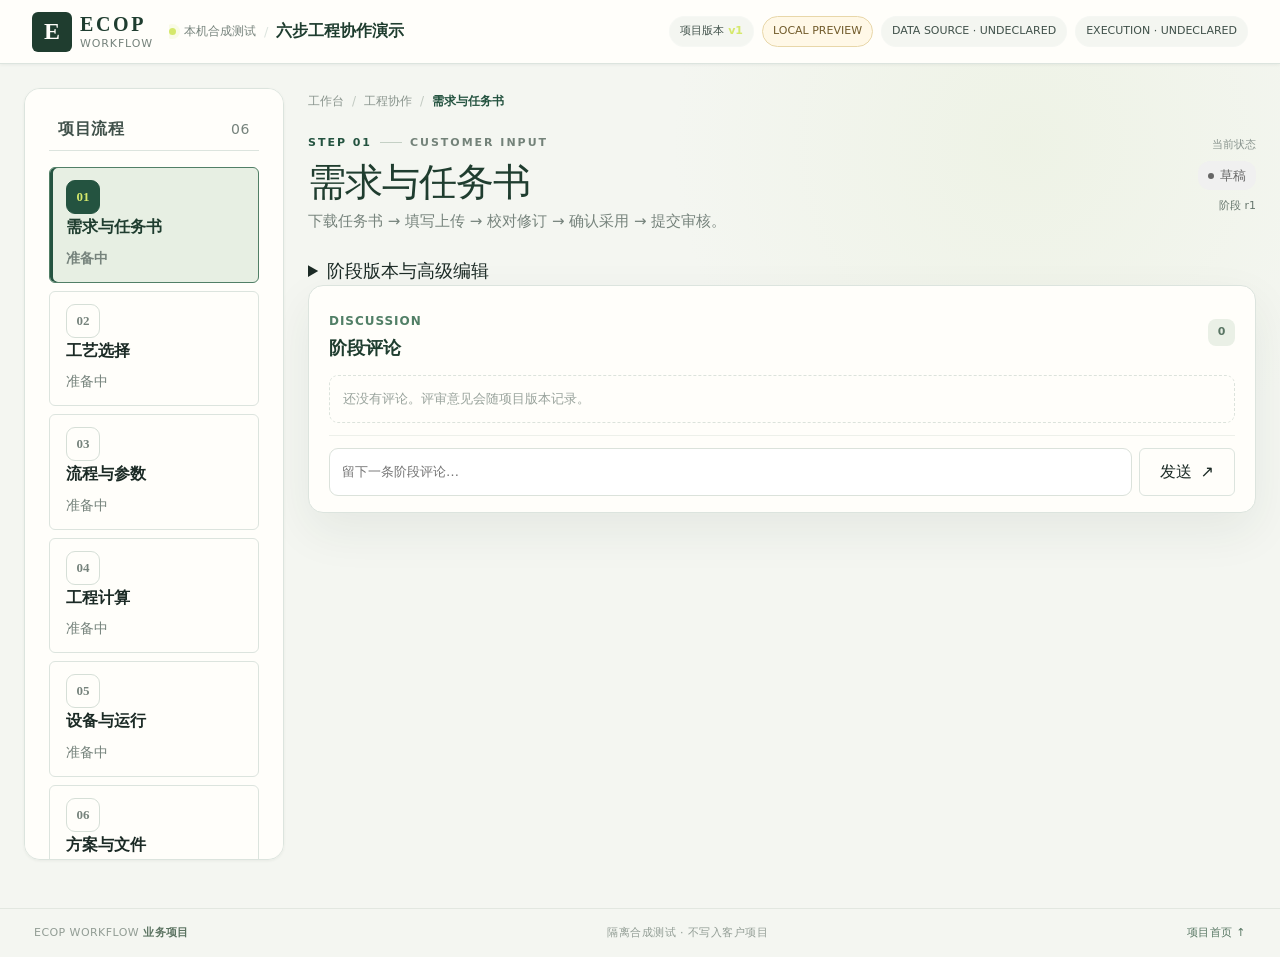
==== commit d4f51217: "chore: sync live workflow frontend source" ====
--- a/workflow/index.html
+++ b/workflow/index.html
@@ -17,6 +17,7 @@
       </a>
       <div class="topbar-center"><span class="live-dot"></span><span id="workflow-context">业务项目</span> <span class="topbar-divider">/</span><button id="project-home-button" class="topbar-home" type="button" hidden>项目首页</button><select id="project-select" class="project-select" aria-label="选择或恢复项目" hidden></select><span id="project-title">请选择项目</span></div>
       <div class="topbar-right">
+        <a id="user-pill" class="context-pill user-pill" hidden></a>
         <span class="revision-pill">项目版本 <strong id="project-revision">v1</strong></span>
         <span id="mode-pill" class="demo-pill">SYNTHETIC PREVIEW</span>
         <span id="data-source-pill" class="context-pill" hidden></span>
--- a/workflow/workspace-layout.css
+++ b/workflow/workspace-layout.css
@@ -1,80 +1,1033 @@
-/* The business workspace keeps one navigation rail and one working surface. */
-:root { --sans: "Microsoft YaHei", "Segoe UI", sans-serif; --muted: #56695e; }
-body { font-size: 18px; line-height: 1.65; }
-h1,h2,h3,h4 { font-family: var(--sans); line-height: 1.45; }
-h1 { font-size: 30px; } h2 { font-size: 24px; } h3 { font-size: 21px; } h4 { font-size: 19px; }
-button:focus-visible,a:focus-visible,summary:focus-visible,select:focus-visible,input:focus-visible,textarea:focus-visible { outline: 3px solid #487e6a; outline-offset: 3px; }
-.topbar { height: auto; min-height: 80px; padding: 16px 28px; grid-template-columns: 170px minmax(180px,1fr) auto; gap: 18px; }
-.topbar-center,.topbar-right { flex-wrap: wrap; min-width: 0; }
-.topbar-center { font-size: 17px; }
-#project-title { overflow-wrap: anywhere; }
-.topbar .revision-pill,.topbar .revision-pill strong,.topbar .demo-pill,.topbar .context-pill,.topbar .project-select,.topbar .topbar-home { font-size: 14px; }
-.brand-word { font-size: 19px; }.brand-word span { font-size: 10px; }
-.topbar .context-pill { white-space: normal; max-width: 240px; }
-.workspace { width: 100%; max-width: none; margin: 0; padding: 24px; display: grid; grid-template-columns: 264px minmax(0,1fr); gap: 28px; align-items: start; }
-.workflow-rail { width: auto; position: sticky; top: 18px; max-height: calc(100vh - 36px); overflow-y: auto; padding: 18px; border: 1px solid var(--line); border-radius: 14px; background: #fffefa; }
-.stage-column { min-width: 0; width: 100%; max-width: none; padding: 0; }
-.rail-heading { font-size: 16px; letter-spacing: .04em; margin-bottom: 16px; }
-.overview-button { width: 100%; text-align: left; border: 1px solid var(--line); border-radius: 8px; background: #f2f5ef; color: var(--forest); padding: 12px 16px; font-size: 18px; font-weight: 700; margin-bottom: 10px; }
-.overview-button[aria-current=page],.stage-nav-button[aria-current=step] { background: #e7efe3; border-color: #92aa98; }
-.stage-nav { display: grid; gap: 5px; }.stage-nav button { min-height: 68px; width: 100%; }
-.stage-nav .step-name { font-size: 18px; }.stage-nav .step-sub { font-size: 14px; line-height: 1.6; }
-.stage-nav .step-index { font-size: 15px; }
-.business-workspace .stage-nav button:not([aria-current=step]) { box-shadow: none; border-color: transparent; background: transparent; }
-.rail-records { margin-top: 20px; border-top: 1px solid var(--line); }
-.rail-details { border-bottom: 1px solid var(--line); padding: 12px 0; }
-.rail-details > summary { cursor: pointer; color: #365545; font-size: 16px; font-weight: 600; }
-.rail-details .insight-card,.rail-details .activity-card,.rail-details .business-members,.rail-details .case-provenance { padding: 12px 0; margin: 0; border: 0; background: transparent; box-shadow: none; }
-.rail-details .insight-head,.rail-details .section-kicker,.rail-details .case-provenance-head { display: none; }
-.rail-details .case-provenance-grid { grid-template-columns: 1fr; }
-.rail-details :is(p,li,label,select,button,strong,span,time) { font-size: 14px; overflow-wrap: anywhere; }
-.rail-details h2 { font-size: 18px; }
-.rail-details .business-member-manager { display: grid; grid-template-columns: 1fr; }
-.rail-bottom { padding-top: 18px; margin-top: 10px; }.rail-bottom .simulation-note { font-size: 14px; }.rail-label { font-size: 15px; }
-.business-workspace .legacy-export { display: none; }
-.breadcrumbs { font-size: 15px; margin-bottom: 20px; }
-.stage-heading { align-items: start; gap: 20px; margin-bottom: 22px; }
-.stage-heading h1 { font: 700 30px/1.45 var(--sans); margin: 8px 0; }
-.stage-description { font-size: 18px; max-width: 80ch; line-height: 1.7; }
-.eyebrow,.stage-rev,.state-caption { font-size: 14px; }.status-badge { font-size: 16px; }
-.stage-state-card { min-width: 120px; }
-#workspace-overview,#workspace-business-content { display: grid; gap: 20px; }
-#workspace-overview>h1 { margin: 0; }
-.overview-grid { display: grid; grid-template-columns: repeat(3,minmax(0,1fr)); gap: 16px; }
-.work-card { padding: 24px; border: 1px solid #d5dfd7; border-radius: 12px; background: #fffefa; min-width: 0; }
-.work-card h2,.work-card h3 { margin: 0 0 12px; }.work-card h4 { margin: 0 0 8px; }
-.work-card p { margin: 8px 0; }
-.work-state { color: #345d48; font-size: 16px; font-weight: 650; }
-.work-card label { display: grid; gap: 10px; }
-.work-card textarea { width: 100%; min-height: 110px; padding: 12px; border: 1px solid #9aad9f; background: white; color: var(--ink); border-radius: 7px; resize: vertical; }
-.work-card .button { margin-top: 12px; }
-.work-toolbar { display: flex; flex-wrap: wrap; align-items: center; gap: 12px; }
-.proposal-option { padding: 20px; margin: 14px 0; border-left: 4px solid #809a84; border-radius: 6px; background: #f2f5ef; }
-.muted,.work-empty { color: #536559; }
-.work-message { padding: 12px 16px; border-left: 3px solid #698b73; background: #eaf1e5; }
-.work-error { padding: 12px 16px; border-left: 3px solid #a3482e; background: #fbede6; color: #78361f; }
-.work-report { font: 16px/1.8 var(--sans); white-space: pre-wrap; overflow-wrap: anywhere; }
-.work-table-wrap,.taskbook-table-wrap { max-width: 100%; overflow-x: auto; }
-.work-table-wrap table,.taskbook-table-wrap table { width: 100%; border-collapse: collapse; min-width: 500px; font-size: 16px; }
-.work-table-wrap th,.work-table-wrap td,.taskbook-table-wrap th,.taskbook-table-wrap td { padding: 12px 14px; border-bottom: 1px solid var(--line); text-align: left; vertical-align: top; }
-.work-table-wrap th,.taskbook-table-wrap th { color: #365443; background: #edf2e9; font-weight: 650; }
-.button { font-size: 17px; min-height: 44px; padding: 10px 18px; white-space: normal; }
-.work-advanced { margin: 24px 0; padding: 16px; border: 1px solid var(--line); border-radius: 10px; background: #fbfcf7; }
-.work-advanced>summary { cursor: pointer; font-size: 17px; color: #536559; }
-.work-advanced .payload-card { margin-top: 16px; }
-.payload-card .card-head p,.payload-card .editor-foot,.permission-chip,.revision-hint { font-size: 14px; }
-.comments-card { margin: 24px 0; }.comments-card h2 { font-size: 23px; }.comment-body,.comment-input { font-size: 17px; }.comment-meta { font-size: 14px; }
-.taskbook-panel { margin: 22px 0; padding: 24px; font-size: 18px; }
-.taskbook-panel h2 { font-size: 24px; }.taskbook-panel h3 { font-size: 21px; }
-.taskbook-panel p,.taskbook-panel li,.taskbook-panel label,.taskbook-panel select { font-size: 17px; }
-.taskbook-panel .taskbook-hint { font-size: 15px; }.taskbook-toolbar { flex-wrap: wrap; gap: 12px; }.taskbook-toolbar input { max-width: 100%; }
-.case-pfd-preview h2 { font-size: 24px; }.case-pfd-preview p { font-size: 16px; }
-.project-home { width: 100%; max-width: 1360px; padding: 40px 28px; gap: 24px; }
-.business-home-head h1 { font: 700 32px var(--sans); }.business-home-head p { font-size: 18px; }.account-boundary { font-size: 15px; }
-.project-create-card,.project-list-card { padding: 28px; }.project-name-label { font-size: 18px; }.project-name-input { min-height: 50px; }
-.business-project-copy strong { font-size: 20px; }.business-project-copy span,.project-list-empty,.home-footer-links,.source-template-note { font-size: 16px; }
-.section-title h2 { font-size: 24px; }.section-kicker { font-size: 12px; }.notice { font-size: 17px; }
-.footer { font-size: 14px; padding: 20px 28px; gap: 16px; }
-.workspace-menu-toggle { display: none; }
-@media(max-width:1200px) { .topbar { grid-template-columns: 150px minmax(0,1fr); }.topbar-right { grid-column: 1 / -1; }.workspace { grid-template-columns: 244px minmax(0,1fr); gap: 20px; padding: 20px; }.overview-grid { grid-template-columns: 1fr; } }
-@media(max-width:760px) { .topbar { padding: 16px; gap: 12px; grid-template-columns: 1fr; }.topbar-right { grid-column: auto; }.topbar-center { font-size: 16px; }.workspace { grid-template-columns: minmax(0,1fr); padding: 16px; gap: 16px; }.workspace-menu-toggle { display: block; text-align: left; }.workflow-rail { display: none; position: static; max-height: none; }.workflow-rail.is-open { display: block; }.stage-nav { display: grid; grid-template-columns: 1fr; }.stage-heading { display: block; }.stage-heading h1 { font-size: 28px; }.stage-state-card { margin-top: 12px; width: fit-content; }.work-card,.taskbook-panel { padding: 18px; }.project-home { padding: 24px 16px; }.business-home-head { display: block; }.account-boundary { display: block; margin-top: 16px; }.project-create-card,.project-list-card { padding: 20px; }.business-project-card { display: block; }.business-project-card .button { margin-top: 14px; }.footer { flex-wrap: wrap; padding: 20px 16px; }.revision-hint { display: none; } }
+/* ECOP Workflow - Workspace Layout (Gates 修订版 v2) */
+/* 目标：满屏、清晰总览与六步、字体可读、主要操作集中 */
+/* 修复：R1-R4 问题 */
+
+:root {
+  --ink: #1b2a25;
+  --ink-soft: #40514a;
+  --muted: #76837c;
+  --line: #dce4de;
+  --paper: #f4f6f1;
+  --white: #fffefa;
+  --forest: #1f3d2f;
+  --accent: #517f66;
+  --warning: #c9a227;
+  --danger: #b34a4a;
+  --success: #4a8c6f;
+
+  --sans: "Microsoft YaHei", "Segoe UI", system-ui, sans-serif;
+  --serif: "Source Han Serif SC", "Noto Serif CJK SC", Georgia, serif;
+
+  --space-xs: 4px;
+  --space-sm: 8px;
+  --space-md: 16px;
+  --space-lg: 24px;
+  --space-xl: 32px;
+  --space-2xl: 48px;
+
+  --radius-sm: 6px;
+  --radius-md: 10px;
+  --radius-lg: 16px;
+
+  --shadow-sm: 0 1px 3px rgb(30 47 39 / 6%);
+  --shadow-md: 0 4px 12px rgb(30 47 39 / 8%);
+  --shadow-lg: 0 8px 24px rgb(30 47 39 / 12%);
+}
+
+body {
+  font-family: var(--sans);
+  font-size: 18px;
+  line-height: 1.65;
+  color: var(--ink);
+  background: var(--paper);
+  margin: 0;
+}
+
+h1, h2, h3, h4 {
+  font-family: var(--serif);
+  font-weight: 600;
+  line-height: 1.35;
+  margin: 0 0 var(--space-md);
+  color: var(--forest);
+}
+
+h1 { font-size: 32px; }
+h2 { font-size: 26px; }
+h3 { font-size: 22px; }
+h4 { font-size: 19px; }
+
+/* R1 修复：页头可读性 - 覆盖 styles.css 的浅色文字 */
+/* 版面整理（2026-09-26）：页头改为单行 flex，禁止换行/溢出；长标题省略 */
+.topbar {
+  display: flex;
+  align-items: center;
+  flex-wrap: nowrap;
+  gap: var(--space-md);
+  padding: 10px var(--space-xl);
+  min-height: 64px;
+  height: auto;
+  background: var(--white);
+  border-bottom: 1px solid var(--line);
+  box-shadow: var(--shadow-sm);
+}
+
+.topbar-center #project-title {
+  flex: 0 1 auto;
+  min-width: 0;
+  overflow: hidden;
+  text-overflow: ellipsis;
+  white-space: nowrap;
+  color: var(--forest) !important;
+  font-size: 16px !important;
+  font-weight: 600 !important;
+}
+
+button.topbar-home {
+  padding: 5px 10px !important;
+  font-size: 12px !important;
+  font-weight: 500 !important;
+  color: var(--forest) !important;
+  background: var(--white) !important;
+  border: 1px solid var(--line) !important;
+  border-radius: var(--radius-sm) !important;
+  white-space: nowrap;
+}
+
+button.topbar-home:hover {
+  background: var(--paper) !important;
+  border-color: var(--accent) !important;
+}
+
+.brand {
+  display: flex;
+  align-items: center;
+  gap: var(--space-sm);
+  text-decoration: none;
+  color: var(--forest);
+}
+
+.brand-mark {
+  display: inline-flex;
+  align-items: center;
+  justify-content: center;
+  width: 40px;
+  height: 40px;
+  background: var(--forest);
+  color: var(--white);
+  font-family: var(--serif);
+  font-size: 24px;
+  font-weight: 700;
+  border-radius: var(--radius-sm);
+}
+
+.brand-word {
+  font-size: 20px;
+  font-weight: 600;
+}
+
+.brand-word span {
+  display: block;
+  font-size: 11px;
+  font-weight: 400;
+  letter-spacing: 0.08em;
+  color: var(--muted);
+  text-transform: uppercase;
+}
+
+.topbar-center {
+  display: flex;
+  align-items: center;
+  flex: 1 1 auto;
+  min-width: 0;
+  gap: 8px;
+  font-size: 13px;
+  overflow: hidden;
+}
+
+.topbar-center > * {
+  flex: 0 0 auto;
+}
+
+.topbar-center #workflow-context {
+  white-space: nowrap;
+  font-size: 12px;
+  color: var(--muted);
+}
+
+.topbar-divider {
+  color: var(--line);
+}
+
+.topbar-right {
+  display: flex;
+  align-items: center;
+  flex: 0 0 auto;
+  gap: 8px;
+}
+
+.revision-pill,
+.demo-pill,
+.context-pill {
+  display: inline-flex;
+  align-items: center;
+  padding: 5px 10px;
+  font-size: 11px;
+  font-weight: 500;
+  letter-spacing: 0;
+  border-radius: 20px;
+  background: var(--paper);
+  color: var(--ink-soft);
+  white-space: nowrap;
+}
+
+.user-pill {
+  text-decoration: none;
+}
+
+a.user-pill:hover {
+  color: var(--ink, inherit);
+  text-decoration: underline;
+}
+
+.revision-pill strong {
+  margin-left: 4px;
+  font-weight: 600;
+}
+
+.demo-pill {
+  background: #fff8e7;
+  color: #715b2b;
+  border: 1px solid #e8d7a9;
+}
+
+.project-select {
+  max-width: 150px;
+  padding: 6px 10px;
+  font-size: 12px;
+  border: 1px solid var(--line);
+  border-radius: var(--radius-sm);
+  background: var(--white);
+  color: var(--ink);
+  cursor: pointer;
+}
+
+.project-select:focus {
+  outline: 2px solid var(--accent);
+  outline-offset: 2px;
+}
+
+/* R2 修复：移动端菜单按钮 */
+.workspace-menu-toggle {
+  display: none;
+  padding: 10px 16px;
+  font-size: 16px;
+  font-weight: 500;
+  background: var(--white);
+  border: 1px solid var(--line);
+  border-radius: var(--radius-sm);
+  cursor: pointer;
+  margin-bottom: var(--space-md);
+}
+
+/* R2 修复：移动端侧栏展开/收起 */
+.workflow-rail {
+  position: sticky;
+  top: var(--space-lg);
+  max-height: calc(100vh - 80px - var(--space-lg) * 2);
+  overflow-y: auto;
+  padding: var(--space-lg);
+  background: var(--white);
+  border: 1px solid var(--line);
+  border-radius: var(--radius-lg);
+  box-shadow: var(--shadow-sm);
+}
+
+.rail-heading {
+  display: flex;
+  align-items: center;
+  justify-content: space-between;
+  font-size: 16px;
+  font-weight: 600;
+  letter-spacing: 0.04em;
+  color: var(--ink-soft);
+  margin-bottom: var(--space-md);
+  padding-bottom: var(--space-sm);
+  border-bottom: 1px solid var(--line);
+}
+
+.rail-count {
+  font-size: 14px;
+  font-weight: 500;
+  color: var(--muted);
+}
+
+.overview-button {
+  display: block;
+  width: 100%;
+  text-align: left;
+  padding: 12px 16px;
+  font-size: 18px;
+  font-weight: 600;
+  color: var(--forest);
+  background: #f2f5ef;
+  border: 1px solid var(--line);
+  border-radius: var(--radius-sm);
+  cursor: pointer;
+  transition: all 0.15s ease;
+  margin-bottom: var(--space-md);
+}
+
+.overview-button:hover {
+  background: #e7efe3;
+  border-color: var(--accent);
+}
+
+.overview-button[aria-current="page"] {
+  background: #e7efe3;
+  border-color: var(--accent);
+}
+
+.stage-nav {
+  display: flex;
+  flex-direction: column;
+  gap: var(--space-sm);
+}
+
+.stage-nav-button {
+  display: block;
+  width: 100%;
+  text-align: left;
+  padding: 12px 16px;
+  font-size: 17px;
+  font-weight: 500;
+  color: var(--ink);
+  background: var(--white);
+  border: 1px solid var(--line);
+  border-radius: var(--radius-sm);
+  cursor: pointer;
+  transition: all 0.15s ease;
+}
+
+.stage-nav-button:hover {
+  background: var(--paper);
+  border-color: var(--accent);
+}
+
+.stage-nav-button[aria-current="step"] {
+  background: #e7efe3;
+  border-color: var(--accent);
+  color: var(--forest);
+  font-weight: 600;
+}
+
+.step-main {
+  display: flex;
+  align-items: center;
+  justify-content: space-between;
+  gap: var(--space-sm);
+}
+
+/* R3 修复：覆盖 styles.css 的小字号 */
+.step-name {
+  font-size: 16px !important;
+  font-weight: 600;
+  overflow: hidden;
+  text-overflow: ellipsis;
+  white-space: nowrap;
+}
+
+.step-sub {
+  font-size: 14px;
+  color: var(--muted);
+  margin-top: 2px;
+}
+
+/* R3 修复：满屏布局 - 覆盖 styles.css 的 min(1180px, 100%) */
+.workspace {
+  display: grid;
+  grid-template-columns: 260px 1fr;
+  gap: var(--space-lg);
+  padding: var(--space-lg);
+  min-height: calc(100vh - 80px);
+}
+
+.workspace-main {
+  min-width: 0;
+  width: 100%;
+}
+
+.workspace-main-inner {
+  width: 100%;
+}
+
+/* R3 修复：项目首页全宽 */
+.project-home {
+  display: grid;
+  gap: var(--space-lg);
+  padding: var(--space-xl);
+  min-height: calc(100vh - 80px - var(--space-lg) * 2);
+  width: 100% !important;
+  max-width: 100% !important;
+}
+
+.business-home-head {
+  display: flex;
+  align-items: flex-end;
+  justify-content: space-between;
+  gap: var(--space-lg);
+  margin-bottom: var(--space-xl);
+}
+
+.business-home-head h1 {
+  margin: 4px 0 8px;
+  font-size: 34px;
+}
+
+.business-home-head p {
+  margin: 0;
+  color: var(--muted);
+  font-size: 16px;
+}
+
+.section-kicker {
+  display: inline-block;
+  font-size: 12px;
+  font-weight: 600;
+  letter-spacing: 0.08em;
+  text-transform: uppercase;
+  color: var(--accent);
+  margin-bottom: var(--space-xs);
+}
+
+.account-boundary {
+  max-width: 340px;
+  padding: 10px 12px;
+  border: 1px solid #e8d7a9;
+  border-radius: var(--radius-sm);
+  color: #715b2b;
+  background: #fff8e7;
+  font-size: 14px;
+  line-height: 1.5;
+}
+
+/* R3 修复：项目卡片字号 */
+.business-project-copy {
+  display: grid;
+  min-width: 0;
+  gap: 5px;
+}
+
+.business-project-copy strong {
+  overflow-wrap: anywhere;
+  color: var(--forest);
+  font-size: 16px !important;
+}
+
+.business-project-copy span {
+  color: var(--muted);
+  font-size: 14px !important;
+}
+
+.overview-grid {
+  display: grid;
+  grid-template-columns: repeat(auto-fit, minmax(280px, 1fr));
+  gap: var(--space-lg);
+  margin: var(--space-xl) 0;
+}
+
+.work-card {
+  padding: var(--space-lg);
+  background: var(--white);
+  border: 1px solid var(--line);
+  border-radius: var(--radius-md);
+  box-shadow: var(--shadow-sm);
+  transition: all 0.2s ease;
+}
+
+.work-card:hover {
+  box-shadow: var(--shadow-md);
+  transform: translateY(-2px);
+}
+
+/* 版面整理（2026-09-26）：工艺推荐表单改为上下结构，输入框整行、按钮独占一行 */
+.work-card > label {
+  display: block;
+  margin: var(--space-md) 0 0;
+  font-size: 13px;
+  color: var(--ink-soft);
+}
+
+.work-card > label > textarea {
+  display: block;
+  width: 100%;
+  min-height: 88px;
+  margin-top: var(--space-xs);
+  padding: 10px 12px;
+  border: 1px solid var(--line);
+  border-radius: var(--radius-sm);
+  box-sizing: border-box;
+  font: inherit;
+  font-size: 14px;
+  line-height: 1.6;
+  resize: vertical;
+}
+
+.work-card > button {
+  margin-top: var(--space-md);
+}
+
+/* 版面整理（2026-09-26）：左栏内多列网格在 234px 宽度下会把中文压成竖排，改为单列 */
+.workflow-rail .case-provenance-grid,
+.workflow-rail .case-missing-fields {
+  grid-template-columns: 1fr;
+}
+
+.work-eyebrow {
+  font-size: 13px;
+  font-weight: 600;
+  letter-spacing: 0.04em;
+  text-transform: uppercase;
+  color: var(--muted);
+  margin: 0 0 var(--space-sm);
+}
+
+.work-card h2 {
+  font-size: 24px;
+  margin: 0 0 var(--space-sm);
+  color: var(--forest);
+}
+
+.work-card .muted {
+  color: var(--muted);
+  font-size: 15px;
+  margin: 0;
+}
+
+.work-toolbar {
+  display: flex;
+  flex-wrap: wrap;
+  gap: var(--space-md);
+  margin: var(--space-xl) 0;
+}
+
+.button,
+button {
+  display: inline-flex;
+  align-items: center;
+  justify-content: center;
+  padding: 10px 20px;
+  font-size: 16px;
+  font-weight: 500;
+  border: 1px solid var(--line);
+  border-radius: var(--radius-sm);
+  background: var(--white);
+  color: var(--ink);
+  cursor: pointer;
+  transition: all 0.15s ease;
+}
+
+.button:hover,
+button:hover {
+  background: var(--paper);
+  border-color: var(--accent);
+}
+
+.button:focus-visible,
+button:focus-visible {
+  outline: 2px solid var(--accent);
+  outline-offset: 2px;
+}
+
+.button-primary,
+button.primary {
+  background: var(--forest);
+  color: var(--white);
+  border-color: var(--forest);
+}
+
+.button-primary:hover,
+button.primary:hover {
+  background: #163024;
+  border-color: #163024;
+}
+
+.button-secondary,
+button.secondary {
+  background: var(--white);
+  color: var(--forest);
+  border-color: var(--line);
+}
+
+.project-create-card,
+.project-list-card {
+  padding: var(--space-lg);
+  background: var(--white);
+  border: 1px solid var(--line);
+  border-radius: var(--radius-md);
+  box-shadow: var(--shadow-sm);
+}
+
+.project-name-label {
+  display: block;
+  font-size: 15px;
+  font-weight: 600;
+  color: var(--ink-soft);
+  margin-top: var(--space-md);
+}
+
+.project-name-input {
+  width: 100%;
+  padding: 10px 14px;
+  font-size: 16px;
+  border: 1px solid var(--line);
+  border-radius: var(--radius-sm);
+  background: var(--white);
+  margin-top: var(--space-sm);
+}
+
+.project-name-input:focus {
+  outline: none;
+  border-color: var(--accent);
+  box-shadow: 0 0 0 3px rgb(81 127 102 / 10%);
+}
+
+.project-create-actions {
+  display: flex;
+  gap: var(--space-md);
+  margin-top: var(--space-lg);
+}
+
+.business-project-list {
+  display: grid;
+  gap: var(--space-md);
+  margin-top: var(--space-md);
+}
+
+.business-project-card {
+  display: flex;
+  align-items: center;
+  justify-content: space-between;
+  gap: var(--space-md);
+  padding: var(--space-md);
+  background: var(--white);
+  border: 1px solid var(--line);
+  border-radius: var(--radius-sm);
+  transition: all 0.15s ease;
+}
+
+.business-project-card:hover {
+  border-color: var(--accent);
+  box-shadow: var(--shadow-sm);
+}
+
+.workspace-stage {
+  padding: var(--space-xl);
+  background: var(--white);
+  border: 1px solid var(--line);
+  border-radius: var(--radius-md);
+  box-shadow: var(--shadow-sm);
+}
+
+.workspace-stage-head {
+  display: flex;
+  align-items: flex-start;
+  justify-content: space-between;
+  gap: var(--space-lg);
+  margin-bottom: var(--space-xl);
+  padding-bottom: var(--space-lg);
+  border-bottom: 1px solid var(--line);
+}
+
+.workspace-stage-head h2 {
+  margin: 0;
+  font-size: 26px;
+}
+
+.workspace-stage-head .muted {
+  font-size: 15px;
+  color: var(--muted);
+  margin: var(--space-xs) 0 0;
+}
+
+.taskbook-panel {
+  padding: var(--space-lg);
+  background: #fafaf5;
+  border: 1px solid var(--line);
+  border-radius: var(--radius-md);
+  margin: var(--space-lg) 0;
+}
+
+.taskbook-panel h3 {
+  font-size: 20px;
+  margin-bottom: var(--space-md);
+}
+
+.taskbook-summary {
+  padding: var(--space-md);
+  background: #eef5ed;
+  border: 1px solid #cfe0d2;
+  border-radius: var(--radius-sm);
+  margin: var(--space-md) 0;
+}
+
+.taskbook-summary h4 {
+  margin: 0 0 var(--space-xs);
+  font-size: 16px;
+}
+
+.taskbook-summary ul {
+  margin: 0 0 var(--space-sm);
+  padding-left: 22px;
+}
+
+.taskbook-summary li {
+  padding: 2px 0;
+}
+
+.taskbook-compat-link {
+  font-size: 14px;
+  color: #58685f;
+}
+
+.workspace-comments {
+  padding: var(--space-lg);
+  background: var(--white);
+  border: 1px solid var(--line);
+  border-radius: var(--radius-md);
+  margin-top: var(--space-xl);
+}
+
+.workspace-comments h3 {
+  font-size: 20px;
+  margin-bottom: var(--space-md);
+}
+
+.comment-list {
+  display: grid;
+  gap: var(--space-md);
+  margin: var(--space-md) 0;
+}
+
+.comment {
+  padding: var(--space-md);
+  background: var(--paper);
+  border-radius: var(--radius-sm);
+}
+
+.comment-head {
+  display: flex;
+  align-items: center;
+  gap: var(--space-sm);
+  font-size: 14px;
+  color: var(--muted);
+  margin-bottom: var(--space-sm);
+}
+
+.comment-user {
+  font-weight: 600;
+  color: var(--ink);
+}
+
+.comment-text {
+  font-size: 16px;
+  line-height: 1.6;
+}
+
+/* R4 修复：保留功能约束 */
+.work-report {
+  white-space: pre-wrap;
+  word-break: break-word;
+  font-size: 15px;
+  line-height: 1.6;
+  padding: var(--space-md);
+  background: var(--paper);
+  border-radius: var(--radius-sm);
+}
+
+.work-table-wrap {
+  overflow-x: auto;
+  margin: var(--space-md) 0;
+}
+
+.legacy-export {
+  display: none;
+}
+
+table {
+  width: 100%;
+  border-collapse: collapse;
+  font-size: 16px;
+  margin: var(--space-md) 0;
+}
+
+th, td {
+  padding: 10px 12px;
+  text-align: left;
+  border-bottom: 1px solid var(--line);
+}
+
+th {
+  font-weight: 600;
+  color: var(--ink-soft);
+  background: var(--paper);
+}
+
+.status-badge {
+  display: inline-flex;
+  align-items: center;
+  padding: 4px 10px;
+  font-size: 13px;
+  font-weight: 500;
+  border-radius: 12px;
+}
+
+.status-draft {
+  background: #f0f0f0;
+  color: #666;
+}
+
+.status-submitted {
+  background: #e7f3ff;
+  color: #1a73e8;
+}
+
+.status-confirmed {
+  background: #e6f4ea;
+  color: #137333;
+}
+
+.status-returned {
+  background: #fff3e0;
+  color: #e65100;
+}
+
+/* R2 修复：响应式 - 移动端菜单 */
+/* 769px+ 隐藏移动菜单按钮 */
+@media (min-width: 769px) {
+  .workspace-menu-toggle {
+    display: none !important;
+  }
+}
+
+@media (max-width: 1024px) {
+  .workspace {
+    grid-template-columns: 220px 1fr;
+    gap: var(--space-md);
+    padding: var(--space-md);
+  }
+
+  .topbar {
+    display: flex;
+    flex-wrap: wrap;
+    align-items: center;
+    gap: var(--space-md);
+    padding: var(--space-md);
+    min-height: auto;
+    height: auto !important;
+  }
+
+  .brand {
+    flex: 0 0 auto;
+  }
+
+  .topbar-center {
+    flex: 1 1 auto;
+    min-width: 200px;
+    flex-wrap: wrap;
+    gap: var(--space-sm);
+  }
+
+  .topbar-right {
+    flex: 0 0 auto;
+    flex-wrap: wrap;
+    gap: var(--space-sm);
+  }
+}
+
+@media (max-width: 768px) {
+  .workspace-menu-toggle {
+    display: block;
+    width: 100%;
+    min-width: 120px;
+    height: auto;
+    min-height: 40px;
+    padding: 8px 16px;
+    font-size: 15px;
+    line-height: 1.4;
+    white-space: nowrap;
+    margin-bottom: var(--space-md);
+  }
+
+  .workspace {
+    grid-template-columns: 1fr;
+    padding: var(--space-md);
+  }
+
+  .workflow-rail,
+  .stage-column {
+    width: 100%;
+    min-width: 0;
+  }
+
+  .workflow-rail {
+    display: none;
+    position: static;
+    max-height: none;
+    width: 100%;
+    margin-bottom: var(--space-lg);
+  }
+
+  .workflow-rail.is-open {
+    display: block;
+  }
+
+  .topbar {
+    display: flex;
+    flex-wrap: wrap;
+    align-items: flex-start;
+    gap: var(--space-sm);
+    padding: var(--space-md);
+    min-height: auto;
+    height: auto !important;
+  }
+
+  .brand,
+  .topbar-center,
+  .topbar-right {
+    min-width: 0;
+    max-width: 100%;
+    word-wrap: break-word;
+    overflow-wrap: break-word;
+  }
+
+  .brand {
+    flex: 0 0 auto;
+  }
+
+  .topbar-center {
+    flex: 1 1 100%;
+    order: 2;
+    flex-wrap: wrap;
+    gap: var(--space-xs);
+    font-size: 14px;
+  }
+
+  .topbar-right {
+    flex: 0 0 100%;
+    order: 1;
+    flex-wrap: wrap;
+    gap: var(--space-xs);
+    font-size: 13px;
+  }
+
+  .topbar-center #project-title {
+    font-size: 15px !important;
+  }
+
+  .overview-grid {
+    grid-template-columns: 1fr;
+  }
+
+  .step-name {
+    font-size: 15px !important;
+  }
+
+  .project-home {
+    padding: var(--space-md);
+  }
+
+  .business-home-head {
+    flex-direction: column;
+    align-items: flex-start;
+  }
+
+  .account-boundary {
+    max-width: 100%;
+  }
+
+  .work-toolbar {
+    flex-direction: column;
+  }
+
+  .work-toolbar .button,
+  .work-toolbar button {
+    width: 100%;
+  }
+}
+
+@media (max-width: 480px) {
+  .topbar {
+    padding: var(--space-sm) var(--space-md);
+  }
+
+  .brand-word {
+    font-size: 16px;
+  }
+
+  .brand-word span {
+    font-size: 9px;
+  }
+
+  .topbar-center {
+    font-size: 13px;
+  }
+
+  .topbar-right {
+    font-size: 12px;
+  }
+
+  .revision-pill,
+  .demo-pill,
+  .context-pill {
+    font-size: 12px;
+    padding: 4px 8px;
+  }
+
+  .project-home {
+    padding: var(--space-sm);
+  }
+
+  .business-home-head h1 {
+    font-size: 24px;
+  }
+
+  .work-card {
+    padding: var(--space-md);
+  }
+
+  .work-card h2 {
+    font-size: 20px;
+  }
+}
+select:focus-visible,
+input:focus-visible,
+textarea:focus-visible {
+  outline: 2px solid var(--accent);
+  outline-offset: 2px;
+}
+
+.muted {
+  color: var(--muted);
+}
+
+.hidden {
+  display: none !important;
+}
+
+.work-error {
+  padding: var(--space-md);
+  background: #ffebee;
+  border: 1px solid #ef9a9a;
+  border-radius: var(--radius-sm);
+  color: #c62828;
+  margin: var(--space-md) 0;
+}
+
+.work-success {
+  padding: var(--space-md);
+  background: #e8f5e9;
+  border: 1px solid #a5d6a7;
+  border-radius: var(--radius-sm);
+  color: #2e7d32;
+  margin: var(--space-md) 0;
+}
